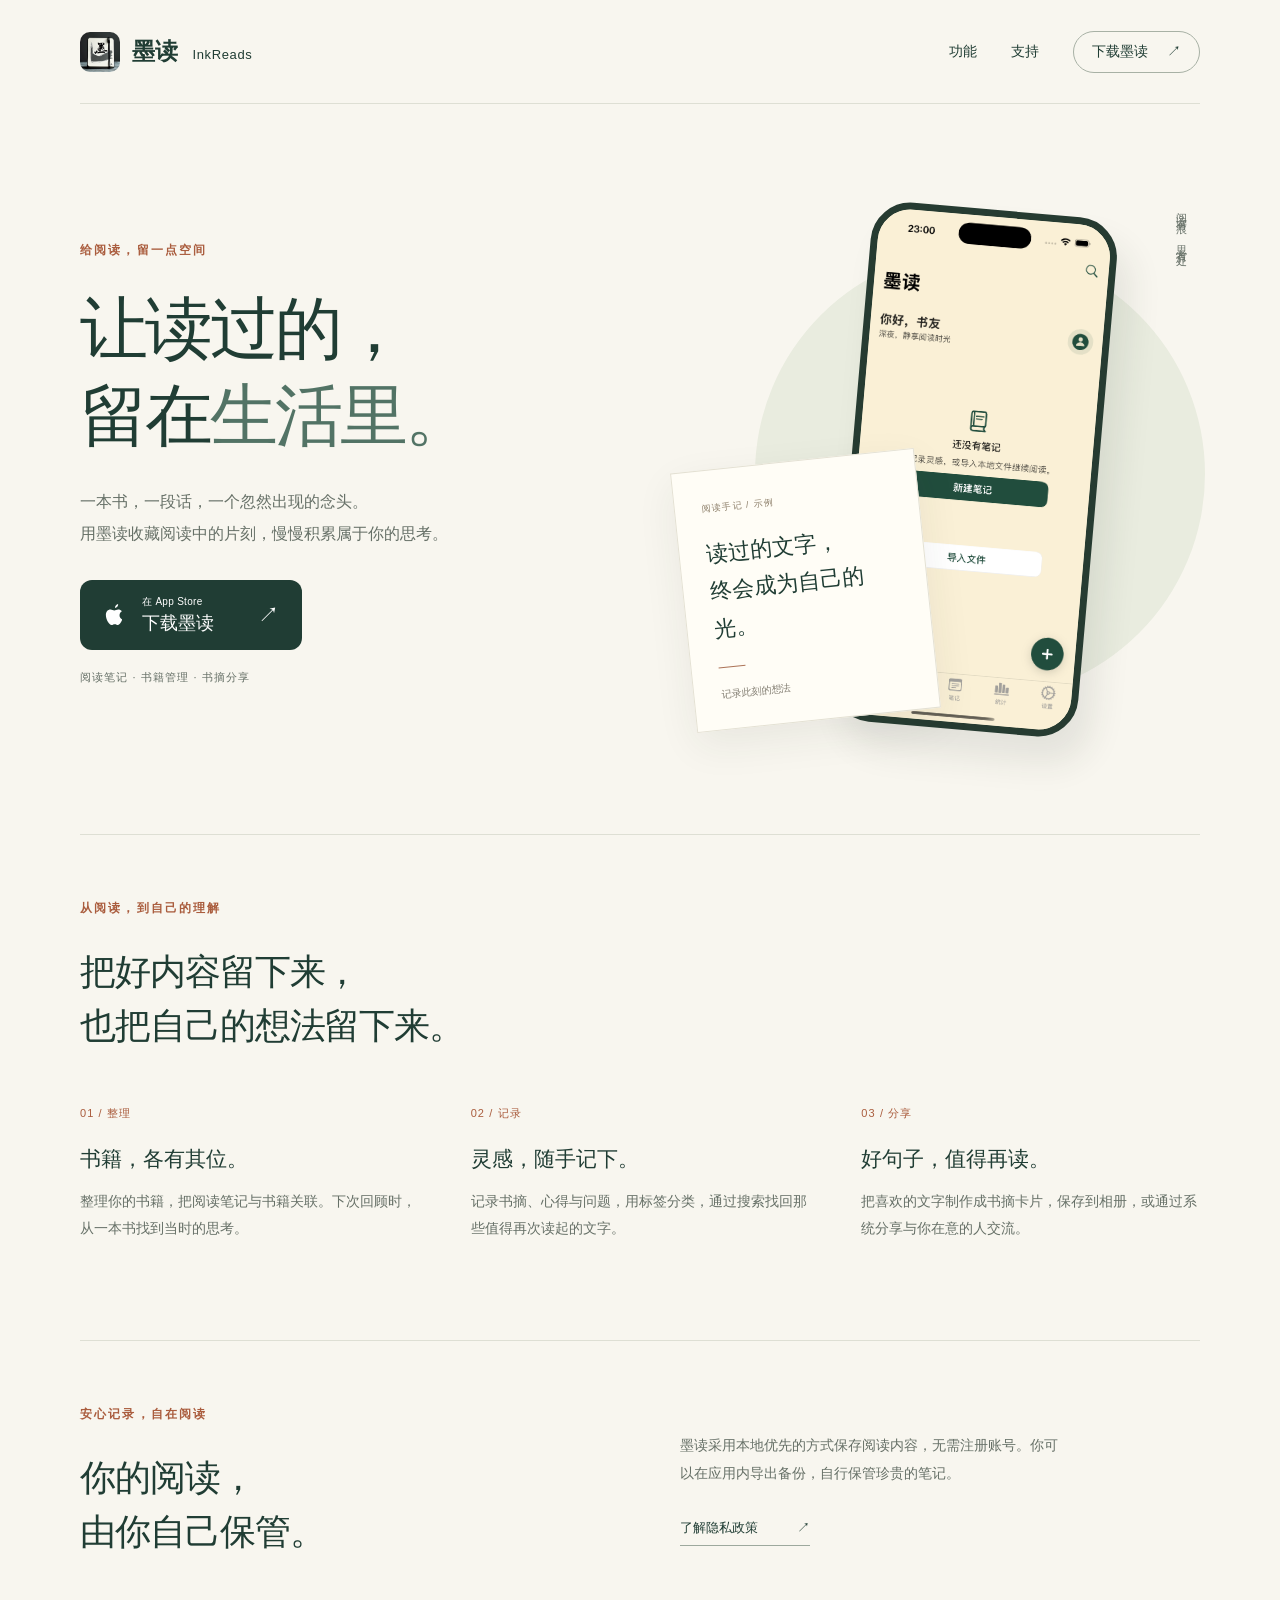
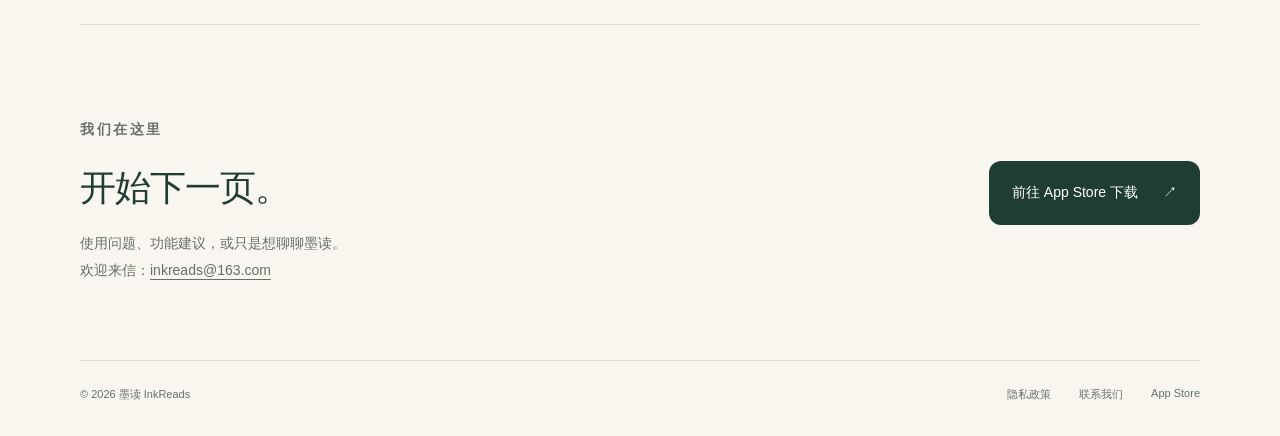
==== InkReads/index.html @ cb8588f4 "Add files via upload" ====
<!doctype html>
<html lang="zh-CN">
<head>
<meta charset="utf-8"><meta name="viewport" content="width=device-width,initial-scale=1">
<title>墨读 InkReads · 让读过的，留在生活里</title>
<meta name="description" content="墨读 InkReads 是一款阅读与笔记应用。整理书籍、记录心得、保存书摘，让每一次阅读都有迹可循。前往 App Store 下载。">
<meta name="theme-color" content="#f8f6ef"><link rel="icon" href="assets/app-icon.png"><link rel="stylesheet" href="style.css">
</head>
<body>
<a class="skip" href="#main">跳转到主要内容</a>
<header class="wrap"><a class="brand" href="./" aria-label="墨读官网首页"><img src="assets/app-icon.png" width="40" height="40" alt=""><span>墨读 <small>InkReads</small></span></a><nav aria-label="主导航"><a href="#features">功能</a><a href="#support">支持</a><a class="nav-download" href="https://apps.apple.com/cn/app/id6743938509">下载墨读 <span aria-hidden="true">↗</span></a></nav></header>
<main id="main">
<section class="hero wrap">
<div class="intro"><p class="eyebrow">给阅读，留一点空间</p><h1>让读过的，<br>留在<span>生活里。</span></h1><p class="lead">一本书，一段话，一个忽然出现的念头。<br>用墨读收藏阅读中的片刻，慢慢积累属于你的思考。</p><a class="download" href="https://apps.apple.com/cn/app/id6743938509"><svg width="23" height="25" viewBox="0 0 24 26" fill="none" aria-hidden="true"><path d="M15.8 1c.2 2-1.4 4-3.3 4.3C12.2 3.4 14 1.3 15.8 1ZM19.8 18c-.6 1.5-2.3 4.8-4.2 4.8-1.2 0-1.6-.8-3.3-.8s-2.2.8-3.4.8C6.6 22.8 3 17.3 3 12.5c0-3.5 2.1-5.7 4.8-5.7 1.6 0 2.7.9 4 .9 1.1 0 2.4-.9 4.1-.9 1.4 0 2.9.7 3.8 1.8-3.2 1.8-3.3 6.7.1 8.3v1.1Z" fill="currentColor"/></svg><span><small>在 App Store</small><strong>下载墨读</strong></span><span class="arrow" aria-hidden="true">↗</span></a><p class="quiet">阅读笔记 · 书籍管理 · 书摘分享</p></div>
<div class="visual"><div class="orbit" aria-hidden="true"></div><p class="vertical" aria-hidden="true">阅读有痕 · 思考有处</p><figure class="phone"><img src="assets/app-home.png" width="1206" height="2622" alt="墨读应用首页：新建笔记、导入文件，以及资料库、笔记、统计入口"></figure><div class="paper"><span class="paper-kicker">阅读手记 / 示例</span><p>读过的文字，<br>终会成为自己的光。</p><span class="paper-line"></span><small>记录此刻的想法</small></div></div>
</section>
<section class="features wrap" id="features"><div class="section-title"><p class="eyebrow">从阅读，到自己的理解</p><h2>把好内容留下来，<br>也把自己的想法留下来。</h2></div><div class="feature-grid"><article><span class="number">01 / 整理</span><h3>书籍，各有其位。</h3><p>整理你的书籍，把阅读笔记与书籍关联。下次回顾时，从一本书找到当时的思考。</p></article><article><span class="number">02 / 记录</span><h3>灵感，随手记下。</h3><p>记录书摘、心得与问题，用标签分类，通过搜索找回那些值得再次读起的文字。</p></article><article><span class="number">03 / 分享</span><h3>好句子，值得再读。</h3><p>把喜欢的文字制作成书摘卡片，保存到相册，或通过系统分享与你在意的人交流。</p></article></div></section>
<section class="privacy wrap"><div><p class="eyebrow">安心记录，自在阅读</p><h2>你的阅读，<br>由你自己保管。</h2></div><div class="privacy-copy"><p>墨读采用本地优先的方式保存阅读内容，无需注册账号。你可以在应用内导出备份，自行保管珍贵的笔记。</p><a class="text-link" href="privacy-policy.html">了解隐私政策 <span aria-hidden="true">↗</span></a></div></section>
<section class="support wrap" id="support"><div><p class="eyebrow">我们在这里</p><h2>开始下一页。</h2><p>使用问题、功能建议，或只是想聊聊墨读。<br>欢迎来信：<a href="mailto:inkreads@163.com">inkreads@163.com</a></p></div><a class="download simple" href="https://apps.apple.com/cn/app/id6743938509">前往 App Store 下载 <span aria-hidden="true">↗</span></a></section>
</main><footer class="wrap"><span>© 2026 墨读 InkReads</span><div><a href="privacy-policy.html">隐私政策</a><a href="mailto:inkreads@163.com">联系我们</a><a href="https://apps.apple.com/cn/app/id6743938509">App Store</a></div></footer>
</body></html>
---- InkReads/style.css ----
/* 静态官网不依赖外部字体或脚本，保证移动端及审核访问稳定。 */
:root{--paper:#f8f6ef;--ink:#203d34;--muted:#667067;--line:#dedfd4;--accent:#aa5d3e}*{box-sizing:border-box}html{scroll-behavior:smooth;scroll-padding-top:30px}body{margin:0;background:var(--paper);color:var(--ink);font-family:-apple-system,BlinkMacSystemFont,"PingFang SC","Microsoft YaHei",sans-serif;-webkit-font-smoothing:antialiased}a{color:inherit;text-decoration:none}a:focus-visible{outline:3px solid var(--accent);outline-offset:6px}a:hover{opacity:.8}.wrap{width:min(1120px,calc(100% - 80px));margin:auto}.skip{position:absolute;left:20px;top:-80px;background:white;padding:12px;z-index:5}.skip:focus{top:12px}header{height:104px;display:flex;align-items:center;justify-content:space-between;border-bottom:1px solid var(--line)}.brand{display:flex;align-items:center;gap:12px;font-size:23px;font-weight:650}.brand img{border-radius:10px}.brand small{font-size:13px;font-weight:400;margin-left:8px;letter-spacing:.05em}nav{display:flex;align-items:center;gap:34px;font-size:14px}.nav-download{border:1px solid #a8b1a5;border-radius:50px;padding:11px 18px}.nav-download span{margin-left:15px}.hero{display:grid;grid-template-columns:1.1fr 1fr;align-items:center;min-height:730px;gap:35px}.eyebrow{font-size:12px;letter-spacing:.18em;margin:0 0 28px;color:var(--accent);font-weight:600}h1{font-family:"Songti SC","Noto Serif CJK SC",serif;font-weight:500;font-size:clamp(48px,5.3vw,70px);line-height:1.28;letter-spacing:-.045em;margin:0 0 26px}h1 span{color:#527365}.lead{font-size:16px;line-height:2;color:var(--muted);margin-bottom:30px}.download{display:inline-flex;align-items:center;gap:16px;padding:15px 23px;background:var(--ink);color:white;border-radius:12px;min-height:64px}.download small{display:block;font-size:10px;letter-spacing:.03em;margin-bottom:2px}.download strong{font-size:18px;font-weight:500}.arrow{margin-left:28px;font-size:21px}.quiet{font-size:11px;color:var(--muted);margin-top:20px;letter-spacing:.1em}.visual{position:relative;height:610px;display:flex;align-items:center;justify-content:center}.orbit{width:450px;height:450px;position:absolute;background:#e9ecdf;border-radius:50%;right:-5px;top:85px}.phone{width:247px;margin:0 0 0 65px;border:7px solid #263b31;border-radius:40px;overflow:hidden;transform:rotate(5deg);background:#f9f0d6;box-shadow:15px 25px 35px #24372b19;z-index:1}.phone img{display:block;width:100%;height:auto}.vertical{position:absolute;right:0;top:40px;writing-mode:vertical-rl;font-size:11px;letter-spacing:.3em;color:var(--muted)}.paper{position:absolute;bottom:53px;left:0;background:#fffdf6;width:245px;padding:27px;z-index:2;box-shadow:0 14px 40px #25352a13;transform:rotate(-6deg);border:1px solid #e4e1d4}.paper-kicker{font-size:9px;letter-spacing:.13em;color:#8a7c66}.paper p{font-family:"Songti SC",serif;font-size:22px;line-height:1.7;margin:20px 0}.paper-line{display:block;width:27px;height:1px;background:#ac7357;margin:16px 0}.paper small{font-size:10px;color:#817c70}.features{padding:65px 0 83px;border-top:1px solid var(--line)}h2{font-family:"Songti SC",serif;font-size:36px;line-height:1.5;font-weight:500;margin:0;letter-spacing:-.03em}.feature-grid{display:grid;grid-template-columns:repeat(3,1fr);gap:52px;margin-top:50px}.number{font-size:11px;letter-spacing:.1em;color:var(--accent)}h3{font-size:21px;font-weight:500;margin:24px 0 15px}.feature-grid p,.privacy-copy p,.support p{color:var(--muted);font-size:14px;line-height:1.95}.privacy{display:grid;grid-template-columns:1fr 1fr;gap:80px;border-top:1px solid var(--line);border-bottom:1px solid var(--line);padding:65px 0}.privacy-copy{align-self:center;max-width:390px}.text-link{display:inline-block;margin-top:18px;font-size:13px;border-bottom:1px solid #9da99e;padding-bottom:8px}.text-link span{margin-left:35px}.support{padding:76px 0;display:flex;align-items:center;justify-content:space-between;gap:25px}.support .eyebrow{margin-bottom:18px}.support p{margin:15px 0 0}.support p a{text-decoration:underline;text-underline-offset:4px}.simple{font-size:14px;gap:25px}footer{padding:26px 0 34px;border-top:1px solid var(--line);display:flex;justify-content:space-between;color:var(--muted);font-size:11px}footer div{display:flex;gap:28px}
/* 窄屏按阅读顺序堆叠，避免手机示意图遮挡正文或下载入口。 */
@media(max-width:760px){.wrap{width:calc(100% - 40px)}header{height:82px}.brand{font-size:20px}.brand small{display:none}nav{gap:18px;font-size:12px}.nav-download{padding:9px 12px}.nav-download span{display:none}.hero{grid-template-columns:1fr;gap:0;padding-top:52px;min-height:0}.eyebrow{margin-bottom:22px}h1{font-size:54px}.lead{font-size:14px}.visual{height:550px;max-width:430px;width:100%;margin:15px auto 0}.orbit{width:340px;height:340px;right:0;top:85px}.phone{width:218px;margin-left:60px}.paper{width:212px;bottom:36px;padding:22px}.paper p{font-size:20px}.vertical{right:2px;top:20px}.features{padding:45px 0}.feature-grid{grid-template-columns:1fr;gap:28px;margin-top:32px}.feature-grid article{border-bottom:1px solid var(--line);padding-bottom:20px}.feature-grid article:last-child{border:0;padding:0}h2{font-size:29px}h3{margin-top:14px}.feature-grid p{margin-bottom:0}.privacy{grid-template-columns:1fr;gap:18px;padding:45px 0}.support{align-items:flex-start;flex-direction:column;padding:45px 0;gap:25px}footer{gap:20px;flex-direction:column}.vertical{display:none}}@media(prefers-reduced-motion:reduce){html{scroll-behavior:auto}}
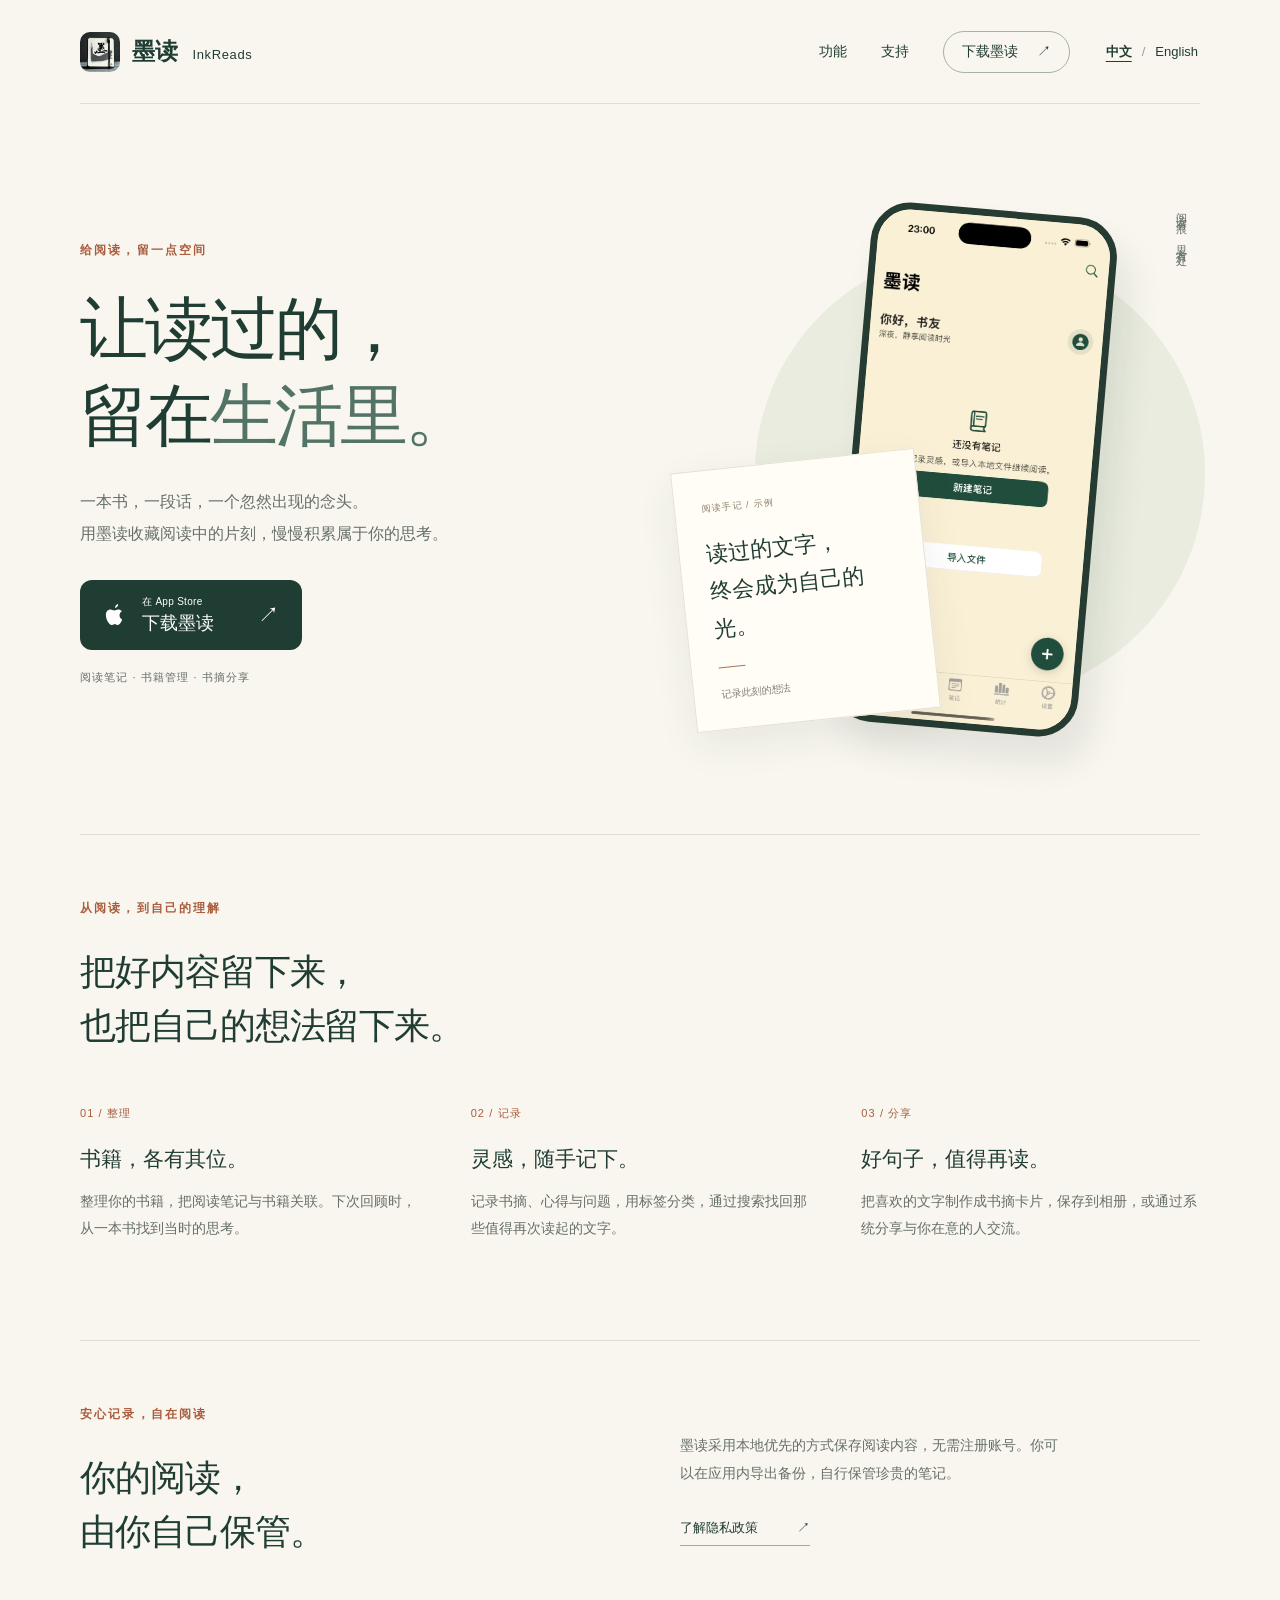
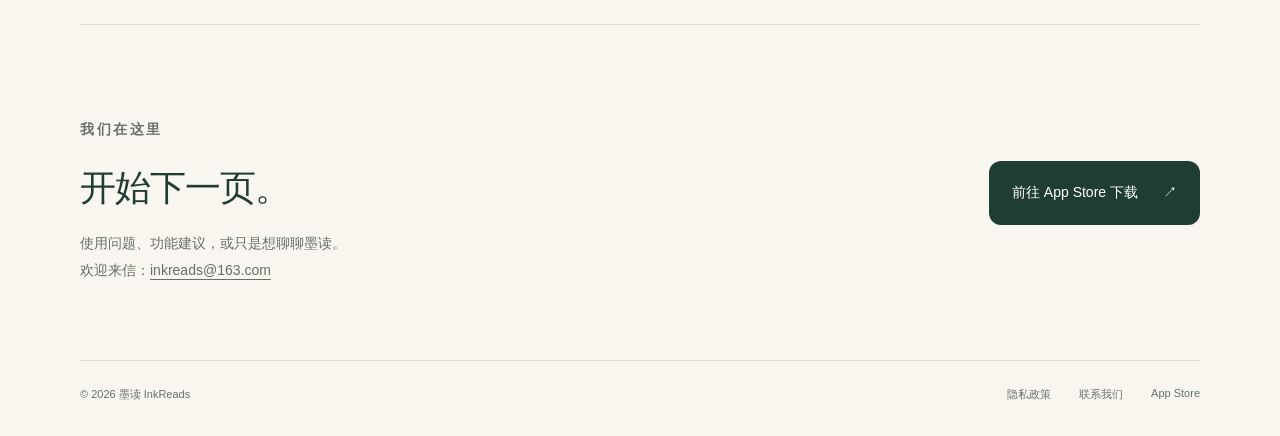
==== commit f46146f0: "Add files via upload" ====
--- a/InkReads/index.html
+++ b/InkReads/index.html
@@ -5,10 +5,11 @@
 <title>墨读 InkReads · 让读过的，留在生活里</title>
 <meta name="description" content="墨读 InkReads 是一款阅读与笔记应用。整理书籍、记录心得、保存书摘，让每一次阅读都有迹可循。前往 App Store 下载。">
 <meta name="theme-color" content="#f8f6ef"><link rel="icon" href="assets/app-icon.png"><link rel="stylesheet" href="style.css">
+<link rel="stylesheet" href="language.css"><script src="language.js" defer></script>
 </head>
 <body>
 <a class="skip" href="#main">跳转到主要内容</a>
-<header class="wrap"><a class="brand" href="./" aria-label="墨读官网首页"><img src="assets/app-icon.png" width="40" height="40" alt=""><span>墨读 <small>InkReads</small></span></a><nav aria-label="主导航"><a href="#features">功能</a><a href="#support">支持</a><a class="nav-download" href="https://apps.apple.com/cn/app/id6743938509">下载墨读 <span aria-hidden="true">↗</span></a></nav></header>
+<header class="wrap"><a class="brand" href="./" aria-label="墨读官网首页"><img src="assets/app-icon.png" width="40" height="40" alt=""><span>墨读 <small>InkReads</small></span></a><nav aria-label="主导航"><a href="#features">功能</a><a href="#support">支持</a><a class="nav-download" href="https://apps.apple.com/cn/app/id6743938509">下载墨读 <span aria-hidden="true">↗</span></a><div class="language-switch" role="group" aria-label="语言"><a href="index.html" lang="zh-CN" hreflang="zh-CN" aria-current="page">中文</a><span aria-hidden="true">/</span><a href="index-en.html" lang="en" hreflang="en">English</a></div></nav></header>
 <main id="main">
 <section class="hero wrap">
 <div class="intro"><p class="eyebrow">给阅读，留一点空间</p><h1>让读过的，<br>留在<span>生活里。</span></h1><p class="lead">一本书，一段话，一个忽然出现的念头。<br>用墨读收藏阅读中的片刻，慢慢积累属于你的思考。</p><a class="download" href="https://apps.apple.com/cn/app/id6743938509"><svg width="23" height="25" viewBox="0 0 24 26" fill="none" aria-hidden="true"><path d="M15.8 1c.2 2-1.4 4-3.3 4.3C12.2 3.4 14 1.3 15.8 1ZM19.8 18c-.6 1.5-2.3 4.8-4.2 4.8-1.2 0-1.6-.8-3.3-.8s-2.2.8-3.4.8C6.6 22.8 3 17.3 3 12.5c0-3.5 2.1-5.7 4.8-5.7 1.6 0 2.7.9 4 .9 1.1 0 2.4-.9 4.1-.9 1.4 0 2.9.7 3.8 1.8-3.2 1.8-3.3 6.7.1 8.3v1.1Z" fill="currentColor"/></svg><span><small>在 App Store</small><strong>下载墨读</strong></span><span class="arrow" aria-hidden="true">↗</span></a><p class="quiet">阅读笔记 · 书籍管理 · 书摘分享</p></div>
--- a/InkReads/style.css
+++ b/InkReads/style.css
@@ -2,3 +2,7 @@
 :root{--paper:#f8f6ef;--ink:#203d34;--muted:#667067;--line:#dedfd4;--accent:#aa5d3e}*{box-sizing:border-box}html{scroll-behavior:smooth;scroll-padding-top:30px}body{margin:0;background:var(--paper);color:var(--ink);font-family:-apple-system,BlinkMacSystemFont,"PingFang SC","Microsoft YaHei",sans-serif;-webkit-font-smoothing:antialiased}a{color:inherit;text-decoration:none}a:focus-visible{outline:3px solid var(--accent);outline-offset:6px}a:hover{opacity:.8}.wrap{width:min(1120px,calc(100% - 80px));margin:auto}.skip{position:absolute;left:20px;top:-80px;background:white;padding:12px;z-index:5}.skip:focus{top:12px}header{height:104px;display:flex;align-items:center;justify-content:space-between;border-bottom:1px solid var(--line)}.brand{display:flex;align-items:center;gap:12px;font-size:23px;font-weight:650}.brand img{border-radius:10px}.brand small{font-size:13px;font-weight:400;margin-left:8px;letter-spacing:.05em}nav{display:flex;align-items:center;gap:34px;font-size:14px}.nav-download{border:1px solid #a8b1a5;border-radius:50px;padding:11px 18px}.nav-download span{margin-left:15px}.hero{display:grid;grid-template-columns:1.1fr 1fr;align-items:center;min-height:730px;gap:35px}.eyebrow{font-size:12px;letter-spacing:.18em;margin:0 0 28px;color:var(--accent);font-weight:600}h1{font-family:"Songti SC","Noto Serif CJK SC",serif;font-weight:500;font-size:clamp(48px,5.3vw,70px);line-height:1.28;letter-spacing:-.045em;margin:0 0 26px}h1 span{color:#527365}.lead{font-size:16px;line-height:2;color:var(--muted);margin-bottom:30px}.download{display:inline-flex;align-items:center;gap:16px;padding:15px 23px;background:var(--ink);color:white;border-radius:12px;min-height:64px}.download small{display:block;font-size:10px;letter-spacing:.03em;margin-bottom:2px}.download strong{font-size:18px;font-weight:500}.arrow{margin-left:28px;font-size:21px}.quiet{font-size:11px;color:var(--muted);margin-top:20px;letter-spacing:.1em}.visual{position:relative;height:610px;display:flex;align-items:center;justify-content:center}.orbit{width:450px;height:450px;position:absolute;background:#e9ecdf;border-radius:50%;right:-5px;top:85px}.phone{width:247px;margin:0 0 0 65px;border:7px solid #263b31;border-radius:40px;overflow:hidden;transform:rotate(5deg);background:#f9f0d6;box-shadow:15px 25px 35px #24372b19;z-index:1}.phone img{display:block;width:100%;height:auto}.vertical{position:absolute;right:0;top:40px;writing-mode:vertical-rl;font-size:11px;letter-spacing:.3em;color:var(--muted)}.paper{position:absolute;bottom:53px;left:0;background:#fffdf6;width:245px;padding:27px;z-index:2;box-shadow:0 14px 40px #25352a13;transform:rotate(-6deg);border:1px solid #e4e1d4}.paper-kicker{font-size:9px;letter-spacing:.13em;color:#8a7c66}.paper p{font-family:"Songti SC",serif;font-size:22px;line-height:1.7;margin:20px 0}.paper-line{display:block;width:27px;height:1px;background:#ac7357;margin:16px 0}.paper small{font-size:10px;color:#817c70}.features{padding:65px 0 83px;border-top:1px solid var(--line)}h2{font-family:"Songti SC",serif;font-size:36px;line-height:1.5;font-weight:500;margin:0;letter-spacing:-.03em}.feature-grid{display:grid;grid-template-columns:repeat(3,1fr);gap:52px;margin-top:50px}.number{font-size:11px;letter-spacing:.1em;color:var(--accent)}h3{font-size:21px;font-weight:500;margin:24px 0 15px}.feature-grid p,.privacy-copy p,.support p{color:var(--muted);font-size:14px;line-height:1.95}.privacy{display:grid;grid-template-columns:1fr 1fr;gap:80px;border-top:1px solid var(--line);border-bottom:1px solid var(--line);padding:65px 0}.privacy-copy{align-self:center;max-width:390px}.text-link{display:inline-block;margin-top:18px;font-size:13px;border-bottom:1px solid #9da99e;padding-bottom:8px}.text-link span{margin-left:35px}.support{padding:76px 0;display:flex;align-items:center;justify-content:space-between;gap:25px}.support .eyebrow{margin-bottom:18px}.support p{margin:15px 0 0}.support p a{text-decoration:underline;text-underline-offset:4px}.simple{font-size:14px;gap:25px}footer{padding:26px 0 34px;border-top:1px solid var(--line);display:flex;justify-content:space-between;color:var(--muted);font-size:11px}footer div{display:flex;gap:28px}
 /* 窄屏按阅读顺序堆叠，避免手机示意图遮挡正文或下载入口。 */
 @media(max-width:760px){.wrap{width:calc(100% - 40px)}header{height:82px}.brand{font-size:20px}.brand small{display:none}nav{gap:18px;font-size:12px}.nav-download{padding:9px 12px}.nav-download span{display:none}.hero{grid-template-columns:1fr;gap:0;padding-top:52px;min-height:0}.eyebrow{margin-bottom:22px}h1{font-size:54px}.lead{font-size:14px}.visual{height:550px;max-width:430px;width:100%;margin:15px auto 0}.orbit{width:340px;height:340px;right:0;top:85px}.phone{width:218px;margin-left:60px}.paper{width:212px;bottom:36px;padding:22px}.paper p{font-size:20px}.vertical{right:2px;top:20px}.features{padding:45px 0}.feature-grid{grid-template-columns:1fr;gap:28px;margin-top:32px}.feature-grid article{border-bottom:1px solid var(--line);padding-bottom:20px}.feature-grid article:last-child{border:0;padding:0}h2{font-size:29px}h3{margin-top:14px}.feature-grid p{margin-bottom:0}.privacy{grid-template-columns:1fr;gap:18px;padding:45px 0}.support{align-items:flex-start;flex-direction:column;padding:45px 0;gap:25px}footer{gap:20px;flex-direction:column}.vertical{display:none}}@media(prefers-reduced-motion:reduce){html{scroll-behavior:auto}}
+/* English copy wraps naturally; the Chinese app screenshot remains explicitly labeled. */
+html[lang="en"] h1{font-size:clamp(42px,4.3vw,58px);letter-spacing:-.035em}html[lang="en"] .eyebrow{letter-spacing:.12em}html[lang="en"] .quiet{letter-spacing:0}html[lang="en"] .phone{overflow:visible;border-radius:40px}html[lang="en"] .phone img{border-radius:32px}figcaption{position:absolute;top:calc(100% + 16px);width:100%;text-align:center;font-size:10px;color:var(--muted);transform:rotate(-5deg)}
+@media(max-width:760px){header{height:auto;min-height:82px;flex-wrap:wrap;padding:18px 0;gap:16px}nav{flex-wrap:wrap;gap:16px}.language-switch{font-size:12px}html[lang="en"] h1{font-size:45px}html[lang="en"] .visual{margin-bottom:20px}}
+@media(max-width:420px){header nav{width:100%;justify-content:space-between;gap:8px}}
--- a/InkReads/language.css
+++ b/InkReads/language.css
@@ -0,0 +1,2 @@
+/* Use ordinary links so language switching remains available without scripts. */
+.language-switch{display:flex;align-items:center;gap:8px;white-space:nowrap;font:13px/1.5 -apple-system,BlinkMacSystemFont,"Segoe UI",sans-serif}.language-switch a{color:inherit;text-decoration:none;padding:8px 2px}.language-switch a[aria-current="page"]{font-weight:700;text-decoration:underline;text-underline-offset:5px}.language-switch span{opacity:.45}.language-switch a:focus-visible{outline:2px solid currentColor;outline-offset:3px}.policy-toolbar{display:flex;justify-content:space-between;align-items:center;gap:16px;flex-wrap:wrap;border-bottom:1px solid #aaa6;padding-bottom:16px;margin-bottom:28px}.policy-toolbar>a{color:inherit;font-size:14px}
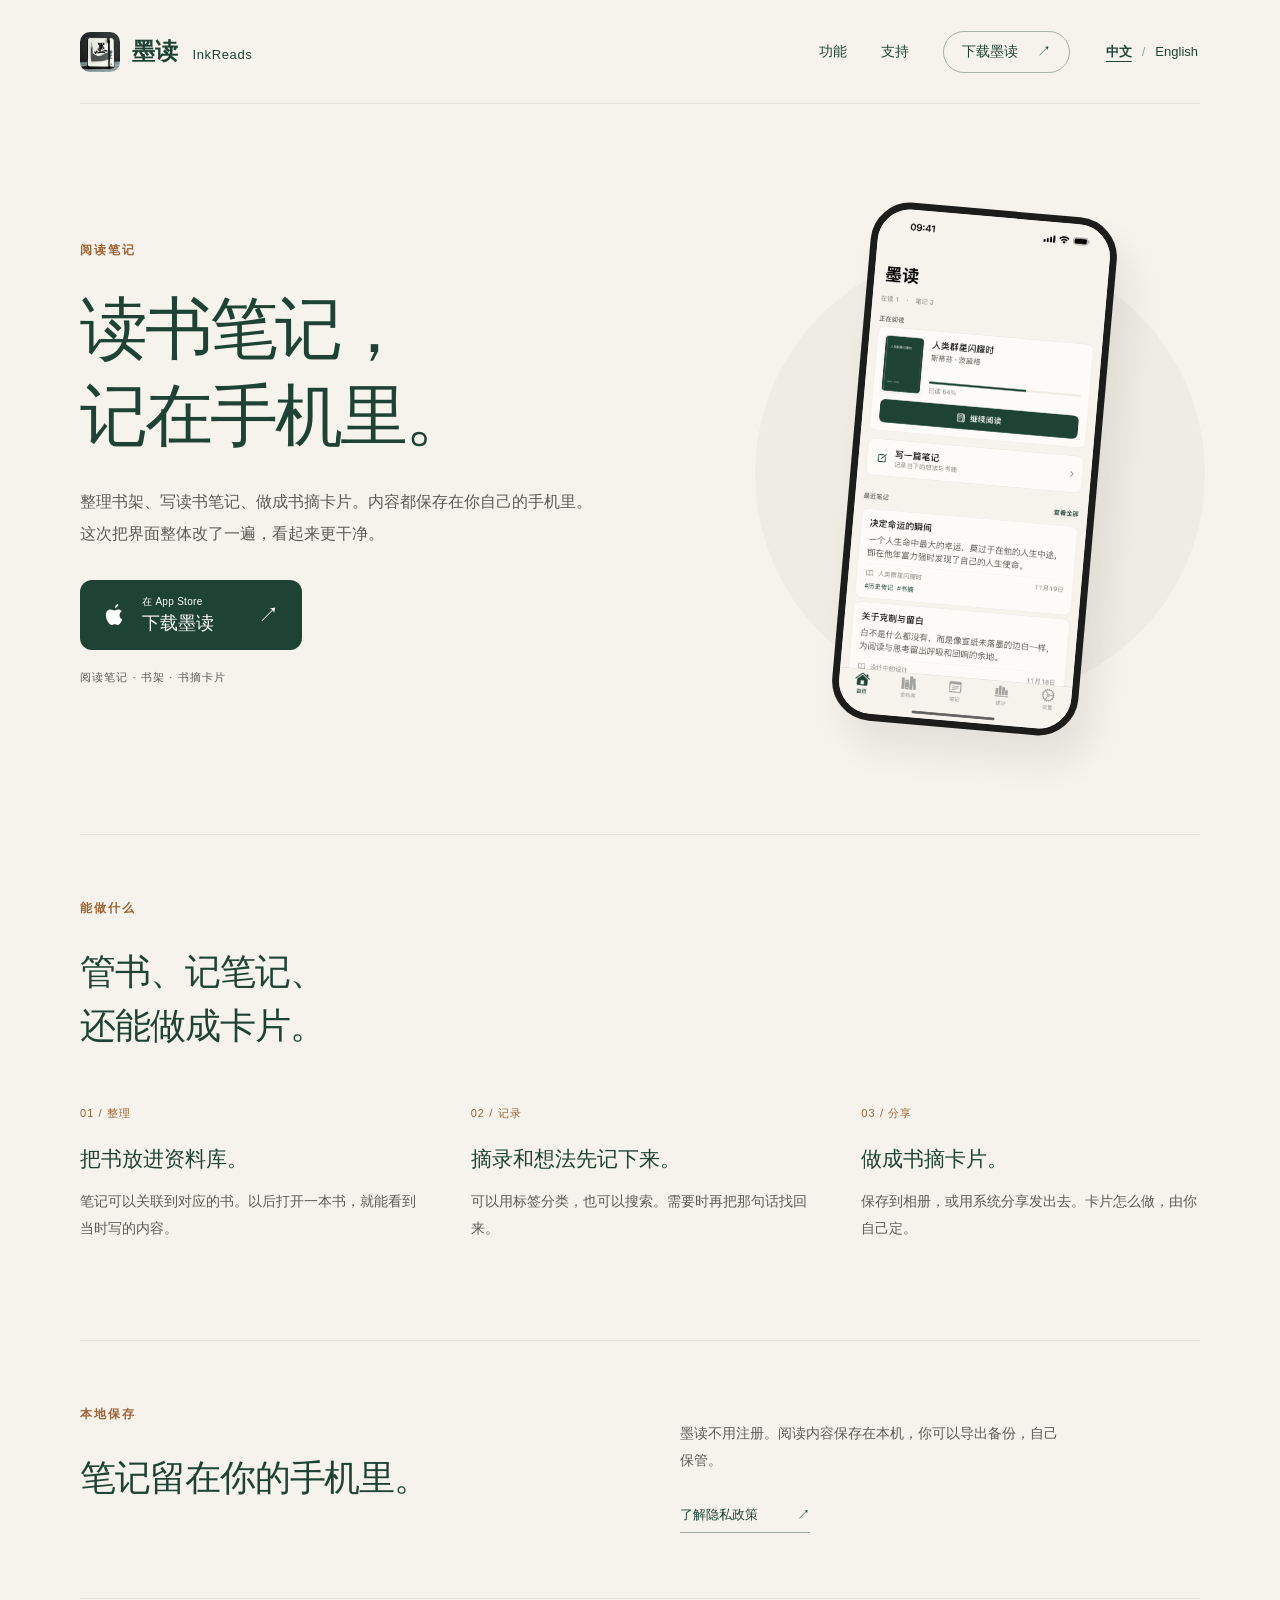
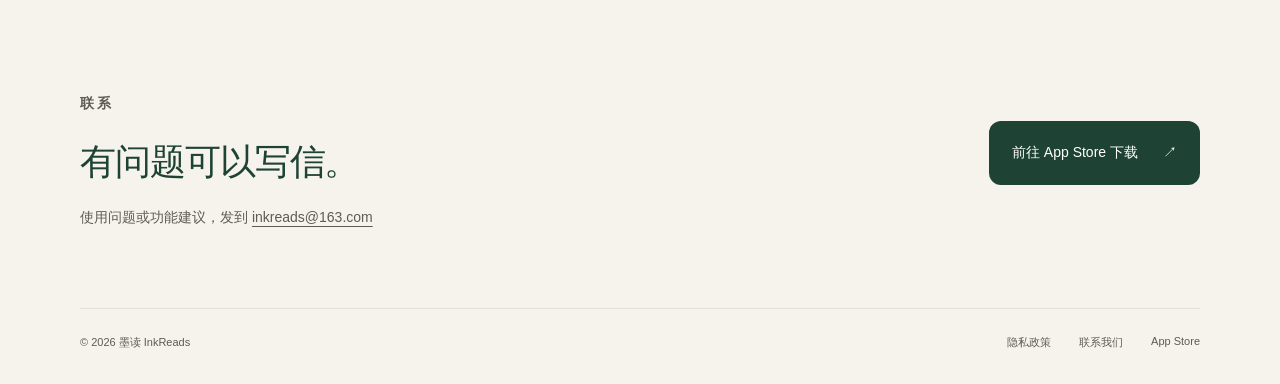
==== commit 1fc852da: "Add files via upload" ====
--- a/InkReads/index.html
+++ b/InkReads/index.html
@@ -2,9 +2,9 @@
 <html lang="zh-CN">
 <head>
 <meta charset="utf-8"><meta name="viewport" content="width=device-width,initial-scale=1">
-<title>墨读 InkReads · 让读过的，留在生活里</title>
-<meta name="description" content="墨读 InkReads 是一款阅读与笔记应用。整理书籍、记录心得、保存书摘，让每一次阅读都有迹可循。前往 App Store 下载。">
-<meta name="theme-color" content="#f8f6ef"><link rel="icon" href="assets/app-icon.png"><link rel="stylesheet" href="style.css">
+<title>墨读 InkReads · 阅读笔记</title>
+<meta name="description" content="墨读是阅读笔记应用。整理书架、写笔记、做书摘卡片。内容保存在你的手机里。前往 App Store 下载。">
+<meta name="theme-color" content="#f6f3ec"><link rel="icon" href="assets/app-icon.png"><link rel="stylesheet" href="style.css">
 <link rel="stylesheet" href="language.css"><script src="language.js" defer></script>
 </head>
 <body>
@@ -12,11 +12,12 @@
 <header class="wrap"><a class="brand" href="./" aria-label="墨读官网首页"><img src="assets/app-icon.png" width="40" height="40" alt=""><span>墨读 <small>InkReads</small></span></a><nav aria-label="主导航"><a href="#features">功能</a><a href="#support">支持</a><a class="nav-download" href="https://apps.apple.com/cn/app/id6743938509">下载墨读 <span aria-hidden="true">↗</span></a><div class="language-switch" role="group" aria-label="语言"><a href="index.html" lang="zh-CN" hreflang="zh-CN" aria-current="page">中文</a><span aria-hidden="true">/</span><a href="index-en.html" lang="en" hreflang="en">English</a></div></nav></header>
 <main id="main">
 <section class="hero wrap">
-<div class="intro"><p class="eyebrow">给阅读，留一点空间</p><h1>让读过的，<br>留在<span>生活里。</span></h1><p class="lead">一本书，一段话，一个忽然出现的念头。<br>用墨读收藏阅读中的片刻，慢慢积累属于你的思考。</p><a class="download" href="https://apps.apple.com/cn/app/id6743938509"><svg width="23" height="25" viewBox="0 0 24 26" fill="none" aria-hidden="true"><path d="M15.8 1c.2 2-1.4 4-3.3 4.3C12.2 3.4 14 1.3 15.8 1ZM19.8 18c-.6 1.5-2.3 4.8-4.2 4.8-1.2 0-1.6-.8-3.3-.8s-2.2.8-3.4.8C6.6 22.8 3 17.3 3 12.5c0-3.5 2.1-5.7 4.8-5.7 1.6 0 2.7.9 4 .9 1.1 0 2.4-.9 4.1-.9 1.4 0 2.9.7 3.8 1.8-3.2 1.8-3.3 6.7.1 8.3v1.1Z" fill="currentColor"/></svg><span><small>在 App Store</small><strong>下载墨读</strong></span><span class="arrow" aria-hidden="true">↗</span></a><p class="quiet">阅读笔记 · 书籍管理 · 书摘分享</p></div>
-<div class="visual"><div class="orbit" aria-hidden="true"></div><p class="vertical" aria-hidden="true">阅读有痕 · 思考有处</p><figure class="phone"><img src="assets/app-home.png" width="1206" height="2622" alt="墨读应用首页：新建笔记、导入文件，以及资料库、笔记、统计入口"></figure><div class="paper"><span class="paper-kicker">阅读手记 / 示例</span><p>读过的文字，<br>终会成为自己的光。</p><span class="paper-line"></span><small>记录此刻的想法</small></div></div>
+<div class="intro"><p class="eyebrow">阅读笔记</p><h1>读书笔记，<br>记在手机里。</h1><p class="lead">整理书架、写读书笔记、做成书摘卡片。内容都保存在你自己的手机里。<br>这次把界面整体改了一遍，看起来更干净。</p><a class="download" href="https://apps.apple.com/cn/app/id6743938509"><svg width="23" height="25" viewBox="0 0 24 26" fill="none" aria-hidden="true"><path d="M15.8 1c.2 2-1.4 4-3.3 4.3C12.2 3.4 14 1.3 15.8 1ZM19.8 18c-.6 1.5-2.3 4.8-4.2 4.8-1.2 0-1.6-.8-3.3-.8s-2.2.8-3.4.8C6.6 22.8 3 17.3 3 12.5c0-3.5 2.1-5.7 4.8-5.7 1.6 0 2.7.9 4 .9 1.1 0 2.4-.9 4.1-.9 1.4 0 2.9.7 3.8 1.8-3.2 1.8-3.3 6.7.1 8.3v1.1Z" fill="currentColor"/></svg><span><small>在 App Store</small><strong>下载墨读</strong></span><span class="arrow" aria-hidden="true">↗</span></a><p class="quiet">阅读笔记 · 书架 · 书摘卡片</p></div>
+<div class="visual"><div class="orbit" aria-hidden="true"></div><figure class="phone"><img src="assets/app-home.png" width="1320" height="2868" alt="墨读首页：正在阅读的书、写笔记入口和最近笔记"></figure></div>
 </section>
-<section class="features wrap" id="features"><div class="section-title"><p class="eyebrow">从阅读，到自己的理解</p><h2>把好内容留下来，<br>也把自己的想法留下来。</h2></div><div class="feature-grid"><article><span class="number">01 / 整理</span><h3>书籍，各有其位。</h3><p>整理你的书籍，把阅读笔记与书籍关联。下次回顾时，从一本书找到当时的思考。</p></article><article><span class="number">02 / 记录</span><h3>灵感，随手记下。</h3><p>记录书摘、心得与问题，用标签分类，通过搜索找回那些值得再次读起的文字。</p></article><article><span class="number">03 / 分享</span><h3>好句子，值得再读。</h3><p>把喜欢的文字制作成书摘卡片，保存到相册，或通过系统分享与你在意的人交流。</p></article></div></section>
-<section class="privacy wrap"><div><p class="eyebrow">安心记录，自在阅读</p><h2>你的阅读，<br>由你自己保管。</h2></div><div class="privacy-copy"><p>墨读采用本地优先的方式保存阅读内容，无需注册账号。你可以在应用内导出备份，自行保管珍贵的笔记。</p><a class="text-link" href="privacy-policy.html">了解隐私政策 <span aria-hidden="true">↗</span></a></div></section>
-<section class="support wrap" id="support"><div><p class="eyebrow">我们在这里</p><h2>开始下一页。</h2><p>使用问题、功能建议，或只是想聊聊墨读。<br>欢迎来信：<a href="mailto:inkreads@163.com">inkreads@163.com</a></p></div><a class="download simple" href="https://apps.apple.com/cn/app/id6743938509">前往 App Store 下载 <span aria-hidden="true">↗</span></a></section>
+<section class="features wrap" id="features"><div class="section-title"><p class="eyebrow">能做什么</p><h2>管书、记笔记、<br>还能做成卡片。</h2></div><div class="feature-grid"><article><span class="number">01 / 整理</span><h3>把书放进资料库。</h3><p>笔记可以关联到对应的书。以后打开一本书，就能看到当时写的内容。</p></article><article><span class="number">02 / 记录</span><h3>摘录和想法先记下来。</h3><p>可以用标签分类，也可以搜索。需要时再把那句话找回来。</p></article><article><span class="number">03 / 分享</span><h3>做成书摘卡片。</h3><p>保存到相册，或用系统分享发出去。卡片怎么做，由你自己定。</p></article></div></section>
+<section class="privacy wrap"><div><p class="eyebrow">本地保存</p><h2>笔记留在你的手机里。</h2></div><div class="privacy-copy"><p>墨读不用注册。阅读内容保存在本机，你可以导出备份，自己保管。</p><a class="text-link" href="privacy-policy.html">了解隐私政策 <span aria-hidden="true">↗</span></a></div></section>
+<section class="support wrap" id="support"><div><p class="eyebrow">联系</p><h2>有问题可以写信。</h2><p>使用问题或功能建议，发到 <a href="mailto:inkreads@163.com">inkreads@163.com</a></p></div><a class="download simple" href="https://apps.apple.com/cn/app/id6743938509">前往 App Store 下载 <span aria-hidden="true">↗</span></a></section>
 </main><footer class="wrap"><span>© 2026 墨读 InkReads</span><div><a href="privacy-policy.html">隐私政策</a><a href="mailto:inkreads@163.com">联系我们</a><a href="https://apps.apple.com/cn/app/id6743938509">App Store</a></div></footer>
-</body></html>
+</body>
+</html>
--- a/InkReads/style.css
+++ b/InkReads/style.css
@@ -1,8 +1,8 @@
 /* 静态官网不依赖外部字体或脚本，保证移动端及审核访问稳定。 */
-:root{--paper:#f8f6ef;--ink:#203d34;--muted:#667067;--line:#dedfd4;--accent:#aa5d3e}*{box-sizing:border-box}html{scroll-behavior:smooth;scroll-padding-top:30px}body{margin:0;background:var(--paper);color:var(--ink);font-family:-apple-system,BlinkMacSystemFont,"PingFang SC","Microsoft YaHei",sans-serif;-webkit-font-smoothing:antialiased}a{color:inherit;text-decoration:none}a:focus-visible{outline:3px solid var(--accent);outline-offset:6px}a:hover{opacity:.8}.wrap{width:min(1120px,calc(100% - 80px));margin:auto}.skip{position:absolute;left:20px;top:-80px;background:white;padding:12px;z-index:5}.skip:focus{top:12px}header{height:104px;display:flex;align-items:center;justify-content:space-between;border-bottom:1px solid var(--line)}.brand{display:flex;align-items:center;gap:12px;font-size:23px;font-weight:650}.brand img{border-radius:10px}.brand small{font-size:13px;font-weight:400;margin-left:8px;letter-spacing:.05em}nav{display:flex;align-items:center;gap:34px;font-size:14px}.nav-download{border:1px solid #a8b1a5;border-radius:50px;padding:11px 18px}.nav-download span{margin-left:15px}.hero{display:grid;grid-template-columns:1.1fr 1fr;align-items:center;min-height:730px;gap:35px}.eyebrow{font-size:12px;letter-spacing:.18em;margin:0 0 28px;color:var(--accent);font-weight:600}h1{font-family:"Songti SC","Noto Serif CJK SC",serif;font-weight:500;font-size:clamp(48px,5.3vw,70px);line-height:1.28;letter-spacing:-.045em;margin:0 0 26px}h1 span{color:#527365}.lead{font-size:16px;line-height:2;color:var(--muted);margin-bottom:30px}.download{display:inline-flex;align-items:center;gap:16px;padding:15px 23px;background:var(--ink);color:white;border-radius:12px;min-height:64px}.download small{display:block;font-size:10px;letter-spacing:.03em;margin-bottom:2px}.download strong{font-size:18px;font-weight:500}.arrow{margin-left:28px;font-size:21px}.quiet{font-size:11px;color:var(--muted);margin-top:20px;letter-spacing:.1em}.visual{position:relative;height:610px;display:flex;align-items:center;justify-content:center}.orbit{width:450px;height:450px;position:absolute;background:#e9ecdf;border-radius:50%;right:-5px;top:85px}.phone{width:247px;margin:0 0 0 65px;border:7px solid #263b31;border-radius:40px;overflow:hidden;transform:rotate(5deg);background:#f9f0d6;box-shadow:15px 25px 35px #24372b19;z-index:1}.phone img{display:block;width:100%;height:auto}.vertical{position:absolute;right:0;top:40px;writing-mode:vertical-rl;font-size:11px;letter-spacing:.3em;color:var(--muted)}.paper{position:absolute;bottom:53px;left:0;background:#fffdf6;width:245px;padding:27px;z-index:2;box-shadow:0 14px 40px #25352a13;transform:rotate(-6deg);border:1px solid #e4e1d4}.paper-kicker{font-size:9px;letter-spacing:.13em;color:#8a7c66}.paper p{font-family:"Songti SC",serif;font-size:22px;line-height:1.7;margin:20px 0}.paper-line{display:block;width:27px;height:1px;background:#ac7357;margin:16px 0}.paper small{font-size:10px;color:#817c70}.features{padding:65px 0 83px;border-top:1px solid var(--line)}h2{font-family:"Songti SC",serif;font-size:36px;line-height:1.5;font-weight:500;margin:0;letter-spacing:-.03em}.feature-grid{display:grid;grid-template-columns:repeat(3,1fr);gap:52px;margin-top:50px}.number{font-size:11px;letter-spacing:.1em;color:var(--accent)}h3{font-size:21px;font-weight:500;margin:24px 0 15px}.feature-grid p,.privacy-copy p,.support p{color:var(--muted);font-size:14px;line-height:1.95}.privacy{display:grid;grid-template-columns:1fr 1fr;gap:80px;border-top:1px solid var(--line);border-bottom:1px solid var(--line);padding:65px 0}.privacy-copy{align-self:center;max-width:390px}.text-link{display:inline-block;margin-top:18px;font-size:13px;border-bottom:1px solid #9da99e;padding-bottom:8px}.text-link span{margin-left:35px}.support{padding:76px 0;display:flex;align-items:center;justify-content:space-between;gap:25px}.support .eyebrow{margin-bottom:18px}.support p{margin:15px 0 0}.support p a{text-decoration:underline;text-underline-offset:4px}.simple{font-size:14px;gap:25px}footer{padding:26px 0 34px;border-top:1px solid var(--line);display:flex;justify-content:space-between;color:var(--muted);font-size:11px}footer div{display:flex;gap:28px}
+:root{--paper:#f6f3ec;--ink:#1e4335;--muted:#5c5b55;--line:#e4e1d8;--accent:#9e6334}*{box-sizing:border-box}html{scroll-behavior:smooth;scroll-padding-top:30px}body{margin:0;background:var(--paper);color:var(--ink);font-family:-apple-system,BlinkMacSystemFont,"PingFang SC","Microsoft YaHei",sans-serif;-webkit-font-smoothing:antialiased}a{color:inherit;text-decoration:none}a:focus-visible{outline:3px solid var(--accent);outline-offset:6px}a:hover{opacity:.8}.wrap{width:min(1120px,calc(100% - 80px));margin:auto}.skip{position:absolute;left:20px;top:-80px;background:white;padding:12px;z-index:5}.skip:focus{top:12px}header{height:104px;display:flex;align-items:center;justify-content:space-between;border-bottom:1px solid var(--line)}.brand{display:flex;align-items:center;gap:12px;font-size:23px;font-weight:650}.brand img{border-radius:10px}.brand small{font-size:13px;font-weight:400;margin-left:8px;letter-spacing:.05em}nav{display:flex;align-items:center;gap:34px;font-size:14px}.nav-download{border:1px solid #a8b1a5;border-radius:50px;padding:11px 18px}.nav-download span{margin-left:15px}.hero{display:grid;grid-template-columns:1.1fr 1fr;align-items:center;min-height:730px;gap:35px}.eyebrow{font-size:12px;letter-spacing:.18em;margin:0 0 28px;color:var(--accent);font-weight:600}h1{font-family:"Songti SC","Noto Serif CJK SC",serif;font-weight:500;font-size:clamp(48px,5.3vw,70px);line-height:1.28;letter-spacing:-.045em;margin:0 0 26px}h1 span{color:#527365}.lead{font-size:16px;line-height:2;color:var(--muted);margin-bottom:30px}.download{display:inline-flex;align-items:center;gap:16px;padding:15px 23px;background:var(--ink);color:white;border-radius:12px;min-height:64px}.download small{display:block;font-size:10px;letter-spacing:.03em;margin-bottom:2px}.download strong{font-size:18px;font-weight:500}.arrow{margin-left:28px;font-size:21px}.quiet{font-size:11px;color:var(--muted);margin-top:20px;letter-spacing:.1em}.visual{position:relative;height:610px;display:flex;align-items:center;justify-content:center}.orbit{width:450px;height:450px;position:absolute;background:#efece3;border-radius:50%;right:-5px;top:85px}.phone{width:247px;margin:0 0 0 65px;border:7px solid #1c1d1a;border-radius:40px;overflow:hidden;transform:rotate(5deg);background:#fcfbf8;box-shadow:15px 25px 35px #1c1d1a14;z-index:1}.phone img{display:block;width:100%;height:auto}.features{padding:65px 0 83px;border-top:1px solid var(--line)}h2{font-family:"Songti SC",serif;font-size:36px;line-height:1.5;font-weight:500;margin:0;letter-spacing:-.03em}.feature-grid{display:grid;grid-template-columns:repeat(3,1fr);gap:52px;margin-top:50px}.number{font-size:11px;letter-spacing:.1em;color:var(--accent)}h3{font-size:21px;font-weight:500;margin:24px 0 15px}.feature-grid p,.privacy-copy p,.support p{color:var(--muted);font-size:14px;line-height:1.95}.privacy{display:grid;grid-template-columns:1fr 1fr;gap:80px;border-top:1px solid var(--line);border-bottom:1px solid var(--line);padding:65px 0}.privacy-copy{align-self:center;max-width:390px}.text-link{display:inline-block;margin-top:18px;font-size:13px;border-bottom:1px solid #9da99e;padding-bottom:8px}.text-link span{margin-left:35px}.support{padding:76px 0;display:flex;align-items:center;justify-content:space-between;gap:25px}.support .eyebrow{margin-bottom:18px}.support p{margin:15px 0 0}.support p a{text-decoration:underline;text-underline-offset:4px}.simple{font-size:14px;gap:25px}footer{padding:26px 0 34px;border-top:1px solid var(--line);display:flex;justify-content:space-between;color:var(--muted);font-size:11px}footer div{display:flex;gap:28px}
 /* 窄屏按阅读顺序堆叠，避免手机示意图遮挡正文或下载入口。 */
-@media(max-width:760px){.wrap{width:calc(100% - 40px)}header{height:82px}.brand{font-size:20px}.brand small{display:none}nav{gap:18px;font-size:12px}.nav-download{padding:9px 12px}.nav-download span{display:none}.hero{grid-template-columns:1fr;gap:0;padding-top:52px;min-height:0}.eyebrow{margin-bottom:22px}h1{font-size:54px}.lead{font-size:14px}.visual{height:550px;max-width:430px;width:100%;margin:15px auto 0}.orbit{width:340px;height:340px;right:0;top:85px}.phone{width:218px;margin-left:60px}.paper{width:212px;bottom:36px;padding:22px}.paper p{font-size:20px}.vertical{right:2px;top:20px}.features{padding:45px 0}.feature-grid{grid-template-columns:1fr;gap:28px;margin-top:32px}.feature-grid article{border-bottom:1px solid var(--line);padding-bottom:20px}.feature-grid article:last-child{border:0;padding:0}h2{font-size:29px}h3{margin-top:14px}.feature-grid p{margin-bottom:0}.privacy{grid-template-columns:1fr;gap:18px;padding:45px 0}.support{align-items:flex-start;flex-direction:column;padding:45px 0;gap:25px}footer{gap:20px;flex-direction:column}.vertical{display:none}}@media(prefers-reduced-motion:reduce){html{scroll-behavior:auto}}
-/* English copy wraps naturally; the Chinese app screenshot remains explicitly labeled. */
-html[lang="en"] h1{font-size:clamp(42px,4.3vw,58px);letter-spacing:-.035em}html[lang="en"] .eyebrow{letter-spacing:.12em}html[lang="en"] .quiet{letter-spacing:0}html[lang="en"] .phone{overflow:visible;border-radius:40px}html[lang="en"] .phone img{border-radius:32px}figcaption{position:absolute;top:calc(100% + 16px);width:100%;text-align:center;font-size:10px;color:var(--muted);transform:rotate(-5deg)}
+@media(max-width:760px){.wrap{width:calc(100% - 40px)}header{height:82px}.brand{font-size:20px}.brand small{display:none}nav{gap:18px;font-size:12px}.nav-download{padding:9px 12px}.nav-download span{display:none}.hero{grid-template-columns:1fr;gap:0;padding-top:52px;min-height:0}.eyebrow{margin-bottom:22px}h1{font-size:54px}.lead{font-size:14px}.visual{height:550px;max-width:430px;width:100%;margin:15px auto 0}.orbit{width:340px;height:340px;right:0;top:85px}.phone{width:218px;margin-left:60px}.features{padding:45px 0}.feature-grid{grid-template-columns:1fr;gap:28px;margin-top:32px}.feature-grid article{border-bottom:1px solid var(--line);padding-bottom:20px}.feature-grid article:last-child{border:0;padding:0}h2{font-size:29px}h3{margin-top:14px}.feature-grid p{margin-bottom:0}.privacy{grid-template-columns:1fr;gap:18px;padding:45px 0}.support{align-items:flex-start;flex-direction:column;padding:45px 0;gap:25px}footer{gap:20px;flex-direction:column}}@media(prefers-reduced-motion:reduce){html{scroll-behavior:auto}}
+/* English copy wraps naturally alongside its localized app preview. */
+html[lang="en"] h1{font-size:clamp(42px,4.3vw,58px);letter-spacing:-.035em}html[lang="en"] .eyebrow{letter-spacing:.12em}html[lang="en"] .quiet{letter-spacing:0}
 @media(max-width:760px){header{height:auto;min-height:82px;flex-wrap:wrap;padding:18px 0;gap:16px}nav{flex-wrap:wrap;gap:16px}.language-switch{font-size:12px}html[lang="en"] h1{font-size:45px}html[lang="en"] .visual{margin-bottom:20px}}
 @media(max-width:420px){header nav{width:100%;justify-content:space-between;gap:8px}}
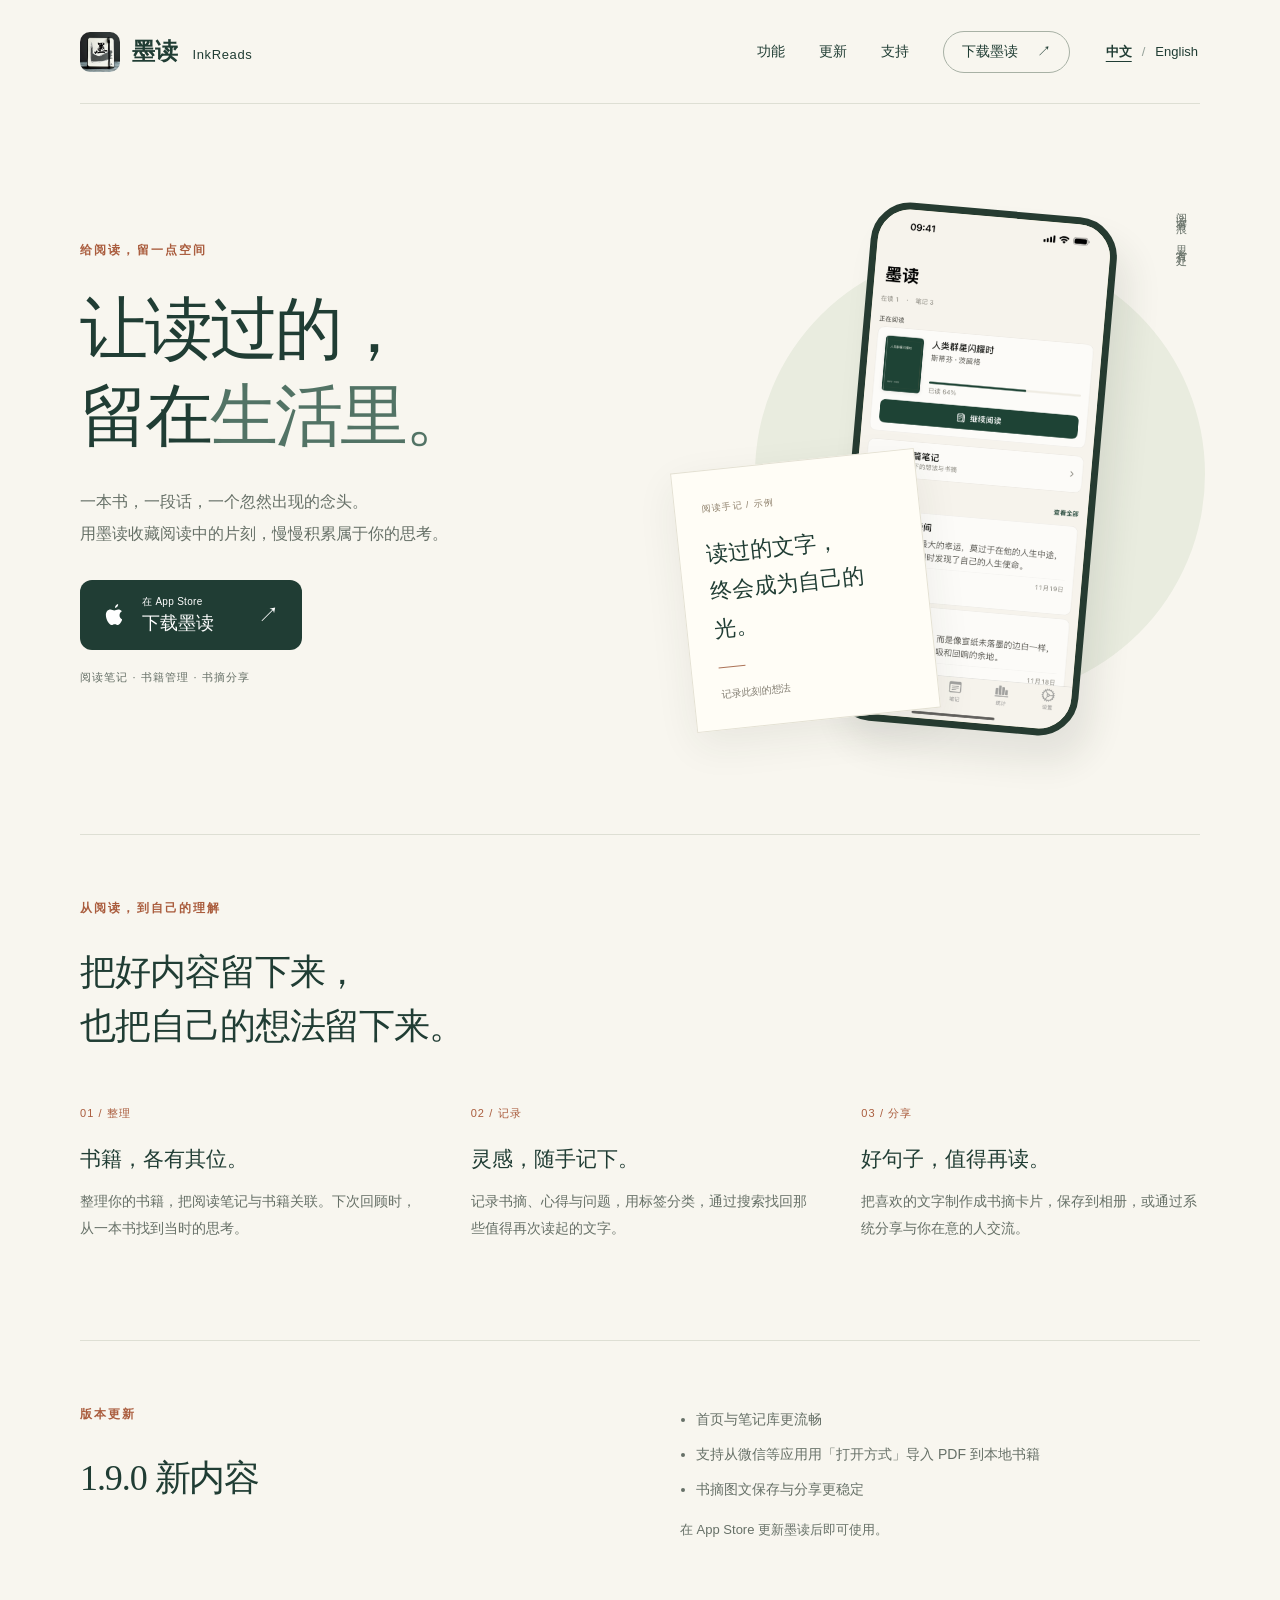
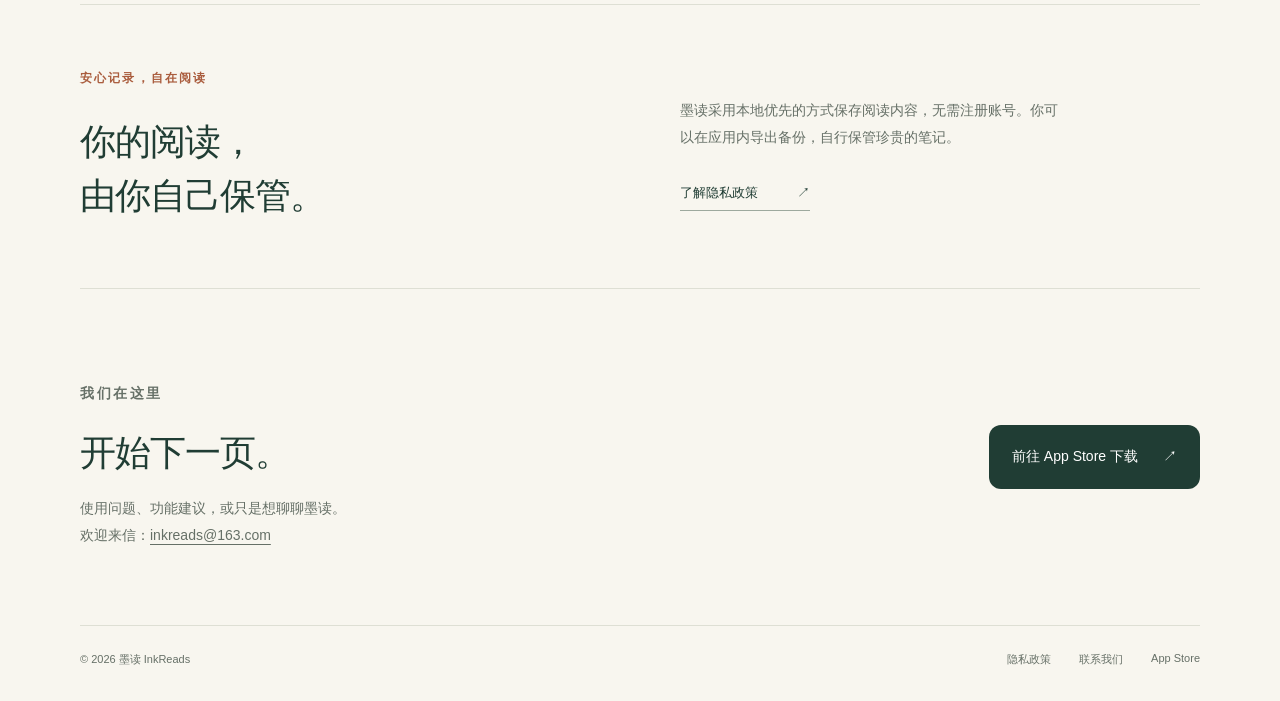
==== commit eb7f4ee6: "Update InkReads site for 1.9.0 release notes. Add What's New section and refresh privacy pages for c" ====
--- a/InkReads/index.html
+++ b/InkReads/index.html
@@ -2,22 +2,22 @@
 <html lang="zh-CN">
 <head>
 <meta charset="utf-8"><meta name="viewport" content="width=device-width,initial-scale=1">
-<title>墨读 InkReads · 阅读笔记</title>
-<meta name="description" content="墨读是阅读笔记应用。整理书架、写笔记、做书摘卡片。内容保存在你的手机里。前往 App Store 下载。">
-<meta name="theme-color" content="#f6f3ec"><link rel="icon" href="assets/app-icon.png"><link rel="stylesheet" href="style.css">
+<title>墨读 InkReads · 让读过的，留在生活里</title>
+<meta name="description" content="墨读 InkReads 是一款阅读与笔记应用。整理书籍、记录心得、保存书摘，让每一次阅读都有迹可循。前往 App Store 下载。">
+<meta name="theme-color" content="#f8f6ef"><link rel="icon" href="assets/app-icon.png"><link rel="stylesheet" href="style.css">
 <link rel="stylesheet" href="language.css"><script src="language.js" defer></script>
 </head>
 <body>
 <a class="skip" href="#main">跳转到主要内容</a>
-<header class="wrap"><a class="brand" href="./" aria-label="墨读官网首页"><img src="assets/app-icon.png" width="40" height="40" alt=""><span>墨读 <small>InkReads</small></span></a><nav aria-label="主导航"><a href="#features">功能</a><a href="#support">支持</a><a class="nav-download" href="https://apps.apple.com/cn/app/id6743938509">下载墨读 <span aria-hidden="true">↗</span></a><div class="language-switch" role="group" aria-label="语言"><a href="index.html" lang="zh-CN" hreflang="zh-CN" aria-current="page">中文</a><span aria-hidden="true">/</span><a href="index-en.html" lang="en" hreflang="en">English</a></div></nav></header>
+<header class="wrap"><a class="brand" href="./" aria-label="墨读官网首页"><img src="assets/app-icon.png" width="40" height="40" alt=""><span>墨读 <small>InkReads</small></span></a><nav aria-label="主导航"><a href="#features">功能</a><a href="#updates">更新</a><a href="#support">支持</a><a class="nav-download" href="https://apps.apple.com/cn/app/id6743938509">下载墨读 <span aria-hidden="true">↗</span></a><div class="language-switch" role="group" aria-label="语言"><a href="index.html" lang="zh-CN" hreflang="zh-CN" aria-current="page">中文</a><span aria-hidden="true">/</span><a href="index-en.html" lang="en" hreflang="en">English</a></div></nav></header>
 <main id="main">
 <section class="hero wrap">
-<div class="intro"><p class="eyebrow">阅读笔记</p><h1>读书笔记，<br>记在手机里。</h1><p class="lead">整理书架、写读书笔记、做成书摘卡片。内容都保存在你自己的手机里。<br>这次把界面整体改了一遍，看起来更干净。</p><a class="download" href="https://apps.apple.com/cn/app/id6743938509"><svg width="23" height="25" viewBox="0 0 24 26" fill="none" aria-hidden="true"><path d="M15.8 1c.2 2-1.4 4-3.3 4.3C12.2 3.4 14 1.3 15.8 1ZM19.8 18c-.6 1.5-2.3 4.8-4.2 4.8-1.2 0-1.6-.8-3.3-.8s-2.2.8-3.4.8C6.6 22.8 3 17.3 3 12.5c0-3.5 2.1-5.7 4.8-5.7 1.6 0 2.7.9 4 .9 1.1 0 2.4-.9 4.1-.9 1.4 0 2.9.7 3.8 1.8-3.2 1.8-3.3 6.7.1 8.3v1.1Z" fill="currentColor"/></svg><span><small>在 App Store</small><strong>下载墨读</strong></span><span class="arrow" aria-hidden="true">↗</span></a><p class="quiet">阅读笔记 · 书架 · 书摘卡片</p></div>
-<div class="visual"><div class="orbit" aria-hidden="true"></div><figure class="phone"><img src="assets/app-home.png" width="1320" height="2868" alt="墨读首页：正在阅读的书、写笔记入口和最近笔记"></figure></div>
+<div class="intro"><p class="eyebrow">给阅读，留一点空间</p><h1>让读过的，<br>留在<span>生活里。</span></h1><p class="lead">一本书，一段话，一个忽然出现的念头。<br>用墨读收藏阅读中的片刻，慢慢积累属于你的思考。</p><a class="download" href="https://apps.apple.com/cn/app/id6743938509"><svg width="23" height="25" viewBox="0 0 24 26" fill="none" aria-hidden="true"><path d="M15.8 1c.2 2-1.4 4-3.3 4.3C12.2 3.4 14 1.3 15.8 1ZM19.8 18c-.6 1.5-2.3 4.8-4.2 4.8-1.2 0-1.6-.8-3.3-.8s-2.2.8-3.4.8C6.6 22.8 3 17.3 3 12.5c0-3.5 2.1-5.7 4.8-5.7 1.6 0 2.7.9 4 .9 1.1 0 2.4-.9 4.1-.9 1.4 0 2.9.7 3.8 1.8-3.2 1.8-3.3 6.7.1 8.3v1.1Z" fill="currentColor"/></svg><span><small>在 App Store</small><strong>下载墨读</strong></span><span class="arrow" aria-hidden="true">↗</span></a><p class="quiet">阅读笔记 · 书籍管理 · 书摘分享</p></div>
+<div class="visual"><div class="orbit" aria-hidden="true"></div><p class="vertical" aria-hidden="true">阅读有痕 · 思考有处</p><figure class="phone"><img src="assets/app-home.png" width="1206" height="2622" alt="墨读应用首页：新建笔记、导入文件，以及资料库、笔记、统计入口"></figure><div class="paper"><span class="paper-kicker">阅读手记 / 示例</span><p>读过的文字，<br>终会成为自己的光。</p><span class="paper-line"></span><small>记录此刻的想法</small></div></div>
 </section>
-<section class="features wrap" id="features"><div class="section-title"><p class="eyebrow">能做什么</p><h2>管书、记笔记、<br>还能做成卡片。</h2></div><div class="feature-grid"><article><span class="number">01 / 整理</span><h3>把书放进资料库。</h3><p>笔记可以关联到对应的书。以后打开一本书，就能看到当时写的内容。</p></article><article><span class="number">02 / 记录</span><h3>摘录和想法先记下来。</h3><p>可以用标签分类，也可以搜索。需要时再把那句话找回来。</p></article><article><span class="number">03 / 分享</span><h3>做成书摘卡片。</h3><p>保存到相册，或用系统分享发出去。卡片怎么做，由你自己定。</p></article></div></section>
-<section class="privacy wrap"><div><p class="eyebrow">本地保存</p><h2>笔记留在你的手机里。</h2></div><div class="privacy-copy"><p>墨读不用注册。阅读内容保存在本机，你可以导出备份，自己保管。</p><a class="text-link" href="privacy-policy.html">了解隐私政策 <span aria-hidden="true">↗</span></a></div></section>
-<section class="support wrap" id="support"><div><p class="eyebrow">联系</p><h2>有问题可以写信。</h2><p>使用问题或功能建议，发到 <a href="mailto:inkreads@163.com">inkreads@163.com</a></p></div><a class="download simple" href="https://apps.apple.com/cn/app/id6743938509">前往 App Store 下载 <span aria-hidden="true">↗</span></a></section>
+<section class="features wrap" id="features"><div class="section-title"><p class="eyebrow">从阅读，到自己的理解</p><h2>把好内容留下来，<br>也把自己的想法留下来。</h2></div><div class="feature-grid"><article><span class="number">01 / 整理</span><h3>书籍，各有其位。</h3><p>整理你的书籍，把阅读笔记与书籍关联。下次回顾时，从一本书找到当时的思考。</p></article><article><span class="number">02 / 记录</span><h3>灵感，随手记下。</h3><p>记录书摘、心得与问题，用标签分类，通过搜索找回那些值得再次读起的文字。</p></article><article><span class="number">03 / 分享</span><h3>好句子，值得再读。</h3><p>把喜欢的文字制作成书摘卡片，保存到相册，或通过系统分享与你在意的人交流。</p></article></div></section>
+<section class="updates wrap" id="updates"><div><p class="eyebrow">版本更新</p><h2>1.9.0 新内容</h2></div><div class="updates-copy"><ul><li>首页与笔记库更流畅</li><li>支持从微信等应用用「打开方式」导入 PDF 到本地书籍</li><li>书摘图文保存与分享更稳定</li></ul><p class="updates-note">在 App Store 更新墨读后即可使用。</p></div></section>
+<section class="privacy wrap"><div><p class="eyebrow">安心记录，自在阅读</p><h2>你的阅读，<br>由你自己保管。</h2></div><div class="privacy-copy"><p>墨读采用本地优先的方式保存阅读内容，无需注册账号。你可以在应用内导出备份，自行保管珍贵的笔记。</p><a class="text-link" href="privacy-policy.html">了解隐私政策 <span aria-hidden="true">↗</span></a></div></section>
+<section class="support wrap" id="support"><div><p class="eyebrow">我们在这里</p><h2>开始下一页。</h2><p>使用问题、功能建议，或只是想聊聊墨读。<br>欢迎来信：<a href="mailto:inkreads@163.com">inkreads@163.com</a></p></div><a class="download simple" href="https://apps.apple.com/cn/app/id6743938509">前往 App Store 下载 <span aria-hidden="true">↗</span></a></section>
 </main><footer class="wrap"><span>© 2026 墨读 InkReads</span><div><a href="privacy-policy.html">隐私政策</a><a href="mailto:inkreads@163.com">联系我们</a><a href="https://apps.apple.com/cn/app/id6743938509">App Store</a></div></footer>
-</body>
-</html>
+</body></html>
--- a/InkReads/style.css
+++ b/InkReads/style.css
@@ -1,7 +1,7 @@
 /* 静态官网不依赖外部字体或脚本，保证移动端及审核访问稳定。 */
-:root{--paper:#f6f3ec;--ink:#1e4335;--muted:#5c5b55;--line:#e4e1d8;--accent:#9e6334}*{box-sizing:border-box}html{scroll-behavior:smooth;scroll-padding-top:30px}body{margin:0;background:var(--paper);color:var(--ink);font-family:-apple-system,BlinkMacSystemFont,"PingFang SC","Microsoft YaHei",sans-serif;-webkit-font-smoothing:antialiased}a{color:inherit;text-decoration:none}a:focus-visible{outline:3px solid var(--accent);outline-offset:6px}a:hover{opacity:.8}.wrap{width:min(1120px,calc(100% - 80px));margin:auto}.skip{position:absolute;left:20px;top:-80px;background:white;padding:12px;z-index:5}.skip:focus{top:12px}header{height:104px;display:flex;align-items:center;justify-content:space-between;border-bottom:1px solid var(--line)}.brand{display:flex;align-items:center;gap:12px;font-size:23px;font-weight:650}.brand img{border-radius:10px}.brand small{font-size:13px;font-weight:400;margin-left:8px;letter-spacing:.05em}nav{display:flex;align-items:center;gap:34px;font-size:14px}.nav-download{border:1px solid #a8b1a5;border-radius:50px;padding:11px 18px}.nav-download span{margin-left:15px}.hero{display:grid;grid-template-columns:1.1fr 1fr;align-items:center;min-height:730px;gap:35px}.eyebrow{font-size:12px;letter-spacing:.18em;margin:0 0 28px;color:var(--accent);font-weight:600}h1{font-family:"Songti SC","Noto Serif CJK SC",serif;font-weight:500;font-size:clamp(48px,5.3vw,70px);line-height:1.28;letter-spacing:-.045em;margin:0 0 26px}h1 span{color:#527365}.lead{font-size:16px;line-height:2;color:var(--muted);margin-bottom:30px}.download{display:inline-flex;align-items:center;gap:16px;padding:15px 23px;background:var(--ink);color:white;border-radius:12px;min-height:64px}.download small{display:block;font-size:10px;letter-spacing:.03em;margin-bottom:2px}.download strong{font-size:18px;font-weight:500}.arrow{margin-left:28px;font-size:21px}.quiet{font-size:11px;color:var(--muted);margin-top:20px;letter-spacing:.1em}.visual{position:relative;height:610px;display:flex;align-items:center;justify-content:center}.orbit{width:450px;height:450px;position:absolute;background:#efece3;border-radius:50%;right:-5px;top:85px}.phone{width:247px;margin:0 0 0 65px;border:7px solid #1c1d1a;border-radius:40px;overflow:hidden;transform:rotate(5deg);background:#fcfbf8;box-shadow:15px 25px 35px #1c1d1a14;z-index:1}.phone img{display:block;width:100%;height:auto}.features{padding:65px 0 83px;border-top:1px solid var(--line)}h2{font-family:"Songti SC",serif;font-size:36px;line-height:1.5;font-weight:500;margin:0;letter-spacing:-.03em}.feature-grid{display:grid;grid-template-columns:repeat(3,1fr);gap:52px;margin-top:50px}.number{font-size:11px;letter-spacing:.1em;color:var(--accent)}h3{font-size:21px;font-weight:500;margin:24px 0 15px}.feature-grid p,.privacy-copy p,.support p{color:var(--muted);font-size:14px;line-height:1.95}.privacy{display:grid;grid-template-columns:1fr 1fr;gap:80px;border-top:1px solid var(--line);border-bottom:1px solid var(--line);padding:65px 0}.privacy-copy{align-self:center;max-width:390px}.text-link{display:inline-block;margin-top:18px;font-size:13px;border-bottom:1px solid #9da99e;padding-bottom:8px}.text-link span{margin-left:35px}.support{padding:76px 0;display:flex;align-items:center;justify-content:space-between;gap:25px}.support .eyebrow{margin-bottom:18px}.support p{margin:15px 0 0}.support p a{text-decoration:underline;text-underline-offset:4px}.simple{font-size:14px;gap:25px}footer{padding:26px 0 34px;border-top:1px solid var(--line);display:flex;justify-content:space-between;color:var(--muted);font-size:11px}footer div{display:flex;gap:28px}
+:root{--paper:#f8f6ef;--ink:#203d34;--muted:#667067;--line:#dedfd4;--accent:#aa5d3e}*{box-sizing:border-box}html{scroll-behavior:smooth;scroll-padding-top:30px}body{margin:0;background:var(--paper);color:var(--ink);font-family:-apple-system,BlinkMacSystemFont,"PingFang SC","Microsoft YaHei",sans-serif;-webkit-font-smoothing:antialiased}a{color:inherit;text-decoration:none}a:focus-visible{outline:3px solid var(--accent);outline-offset:6px}a:hover{opacity:.8}.wrap{width:min(1120px,calc(100% - 80px));margin:auto}.skip{position:absolute;left:20px;top:-80px;background:white;padding:12px;z-index:5}.skip:focus{top:12px}header{height:104px;display:flex;align-items:center;justify-content:space-between;border-bottom:1px solid var(--line)}.brand{display:flex;align-items:center;gap:12px;font-size:23px;font-weight:650}.brand img{border-radius:10px}.brand small{font-size:13px;font-weight:400;margin-left:8px;letter-spacing:.05em}nav{display:flex;align-items:center;gap:34px;font-size:14px}.nav-download{border:1px solid #a8b1a5;border-radius:50px;padding:11px 18px}.nav-download span{margin-left:15px}.hero{display:grid;grid-template-columns:1.1fr 1fr;align-items:center;min-height:730px;gap:35px}.eyebrow{font-size:12px;letter-spacing:.18em;margin:0 0 28px;color:var(--accent);font-weight:600}h1{font-family:"Songti SC","Noto Serif CJK SC",serif;font-weight:500;font-size:clamp(48px,5.3vw,70px);line-height:1.28;letter-spacing:-.045em;margin:0 0 26px}h1 span{color:#527365}.lead{font-size:16px;line-height:2;color:var(--muted);margin-bottom:30px}.download{display:inline-flex;align-items:center;gap:16px;padding:15px 23px;background:var(--ink);color:white;border-radius:12px;min-height:64px}.download small{display:block;font-size:10px;letter-spacing:.03em;margin-bottom:2px}.download strong{font-size:18px;font-weight:500}.arrow{margin-left:28px;font-size:21px}.quiet{font-size:11px;color:var(--muted);margin-top:20px;letter-spacing:.1em}.visual{position:relative;height:610px;display:flex;align-items:center;justify-content:center}.orbit{width:450px;height:450px;position:absolute;background:#e9ecdf;border-radius:50%;right:-5px;top:85px}.phone{width:247px;margin:0 0 0 65px;border:7px solid #263b31;border-radius:40px;overflow:hidden;transform:rotate(5deg);background:#f9f0d6;box-shadow:15px 25px 35px #24372b19;z-index:1}.phone img{display:block;width:100%;height:auto}.vertical{position:absolute;right:0;top:40px;writing-mode:vertical-rl;font-size:11px;letter-spacing:.3em;color:var(--muted)}.paper{position:absolute;bottom:53px;left:0;background:#fffdf6;width:245px;padding:27px;z-index:2;box-shadow:0 14px 40px #25352a13;transform:rotate(-6deg);border:1px solid #e4e1d4}.paper-kicker{font-size:9px;letter-spacing:.13em;color:#8a7c66}.paper p{font-family:"Songti SC",serif;font-size:22px;line-height:1.7;margin:20px 0}.paper-line{display:block;width:27px;height:1px;background:#ac7357;margin:16px 0}.paper small{font-size:10px;color:#817c70}.features{padding:65px 0 83px;border-top:1px solid var(--line)}h2{font-family:"Songti SC",serif;font-size:36px;line-height:1.5;font-weight:500;margin:0;letter-spacing:-.03em}.feature-grid{display:grid;grid-template-columns:repeat(3,1fr);gap:52px;margin-top:50px}.number{font-size:11px;letter-spacing:.1em;color:var(--accent)}h3{font-size:21px;font-weight:500;margin:24px 0 15px}.feature-grid p,.privacy-copy p,.support p{color:var(--muted);font-size:14px;line-height:1.95}.updates{display:grid;grid-template-columns:1fr 1fr;gap:80px;border-top:1px solid var(--line);padding:65px 0}.updates-copy{align-self:center;max-width:420px}.updates-copy ul{margin:0;padding-left:1.15em;color:var(--muted);font-size:14px;line-height:1.95}.updates-copy li{margin:0 0 8px}.updates-note{margin:18px 0 0;color:var(--muted);font-size:13px}.privacy{display:grid;grid-template-columns:1fr 1fr;gap:80px;border-top:1px solid var(--line);border-bottom:1px solid var(--line);padding:65px 0}.privacy-copy{align-self:center;max-width:390px}.text-link{display:inline-block;margin-top:18px;font-size:13px;border-bottom:1px solid #9da99e;padding-bottom:8px}.text-link span{margin-left:35px}.support{padding:76px 0;display:flex;align-items:center;justify-content:space-between;gap:25px}.support .eyebrow{margin-bottom:18px}.support p{margin:15px 0 0}.support p a{text-decoration:underline;text-underline-offset:4px}.simple{font-size:14px;gap:25px}footer{padding:26px 0 34px;border-top:1px solid var(--line);display:flex;justify-content:space-between;color:var(--muted);font-size:11px}footer div{display:flex;gap:28px}
 /* 窄屏按阅读顺序堆叠，避免手机示意图遮挡正文或下载入口。 */
-@media(max-width:760px){.wrap{width:calc(100% - 40px)}header{height:82px}.brand{font-size:20px}.brand small{display:none}nav{gap:18px;font-size:12px}.nav-download{padding:9px 12px}.nav-download span{display:none}.hero{grid-template-columns:1fr;gap:0;padding-top:52px;min-height:0}.eyebrow{margin-bottom:22px}h1{font-size:54px}.lead{font-size:14px}.visual{height:550px;max-width:430px;width:100%;margin:15px auto 0}.orbit{width:340px;height:340px;right:0;top:85px}.phone{width:218px;margin-left:60px}.features{padding:45px 0}.feature-grid{grid-template-columns:1fr;gap:28px;margin-top:32px}.feature-grid article{border-bottom:1px solid var(--line);padding-bottom:20px}.feature-grid article:last-child{border:0;padding:0}h2{font-size:29px}h3{margin-top:14px}.feature-grid p{margin-bottom:0}.privacy{grid-template-columns:1fr;gap:18px;padding:45px 0}.support{align-items:flex-start;flex-direction:column;padding:45px 0;gap:25px}footer{gap:20px;flex-direction:column}}@media(prefers-reduced-motion:reduce){html{scroll-behavior:auto}}
+@media(max-width:760px){.wrap{width:calc(100% - 40px)}header{height:82px}.brand{font-size:20px}.brand small{display:none}nav{gap:18px;font-size:12px}.nav-download{padding:9px 12px}.nav-download span{display:none}.hero{grid-template-columns:1fr;gap:0;padding-top:52px;min-height:0}.eyebrow{margin-bottom:22px}h1{font-size:54px}.lead{font-size:14px}.visual{height:550px;max-width:430px;width:100%;margin:15px auto 0}.orbit{width:340px;height:340px;right:0;top:85px}.phone{width:218px;margin-left:60px}.paper{width:212px;bottom:36px;padding:22px}.paper p{font-size:20px}.vertical{right:2px;top:20px}.features{padding:45px 0}.feature-grid{grid-template-columns:1fr;gap:28px;margin-top:32px}.feature-grid article{border-bottom:1px solid var(--line);padding-bottom:20px}.feature-grid article:last-child{border:0;padding:0}h2{font-size:29px}h3{margin-top:14px}.feature-grid p{margin-bottom:0}.updates{grid-template-columns:1fr;gap:18px;padding:45px 0}.privacy{grid-template-columns:1fr;gap:18px;padding:45px 0}.support{align-items:flex-start;flex-direction:column;padding:45px 0;gap:25px}footer{gap:20px;flex-direction:column}.vertical{display:none}}@media(prefers-reduced-motion:reduce){html{scroll-behavior:auto}}
 /* English copy wraps naturally alongside its localized app preview. */
 html[lang="en"] h1{font-size:clamp(42px,4.3vw,58px);letter-spacing:-.035em}html[lang="en"] .eyebrow{letter-spacing:.12em}html[lang="en"] .quiet{letter-spacing:0}
 @media(max-width:760px){header{height:auto;min-height:82px;flex-wrap:wrap;padding:18px 0;gap:16px}nav{flex-wrap:wrap;gap:16px}.language-switch{font-size:12px}html[lang="en"] h1{font-size:45px}html[lang="en"] .visual{margin-bottom:20px}}
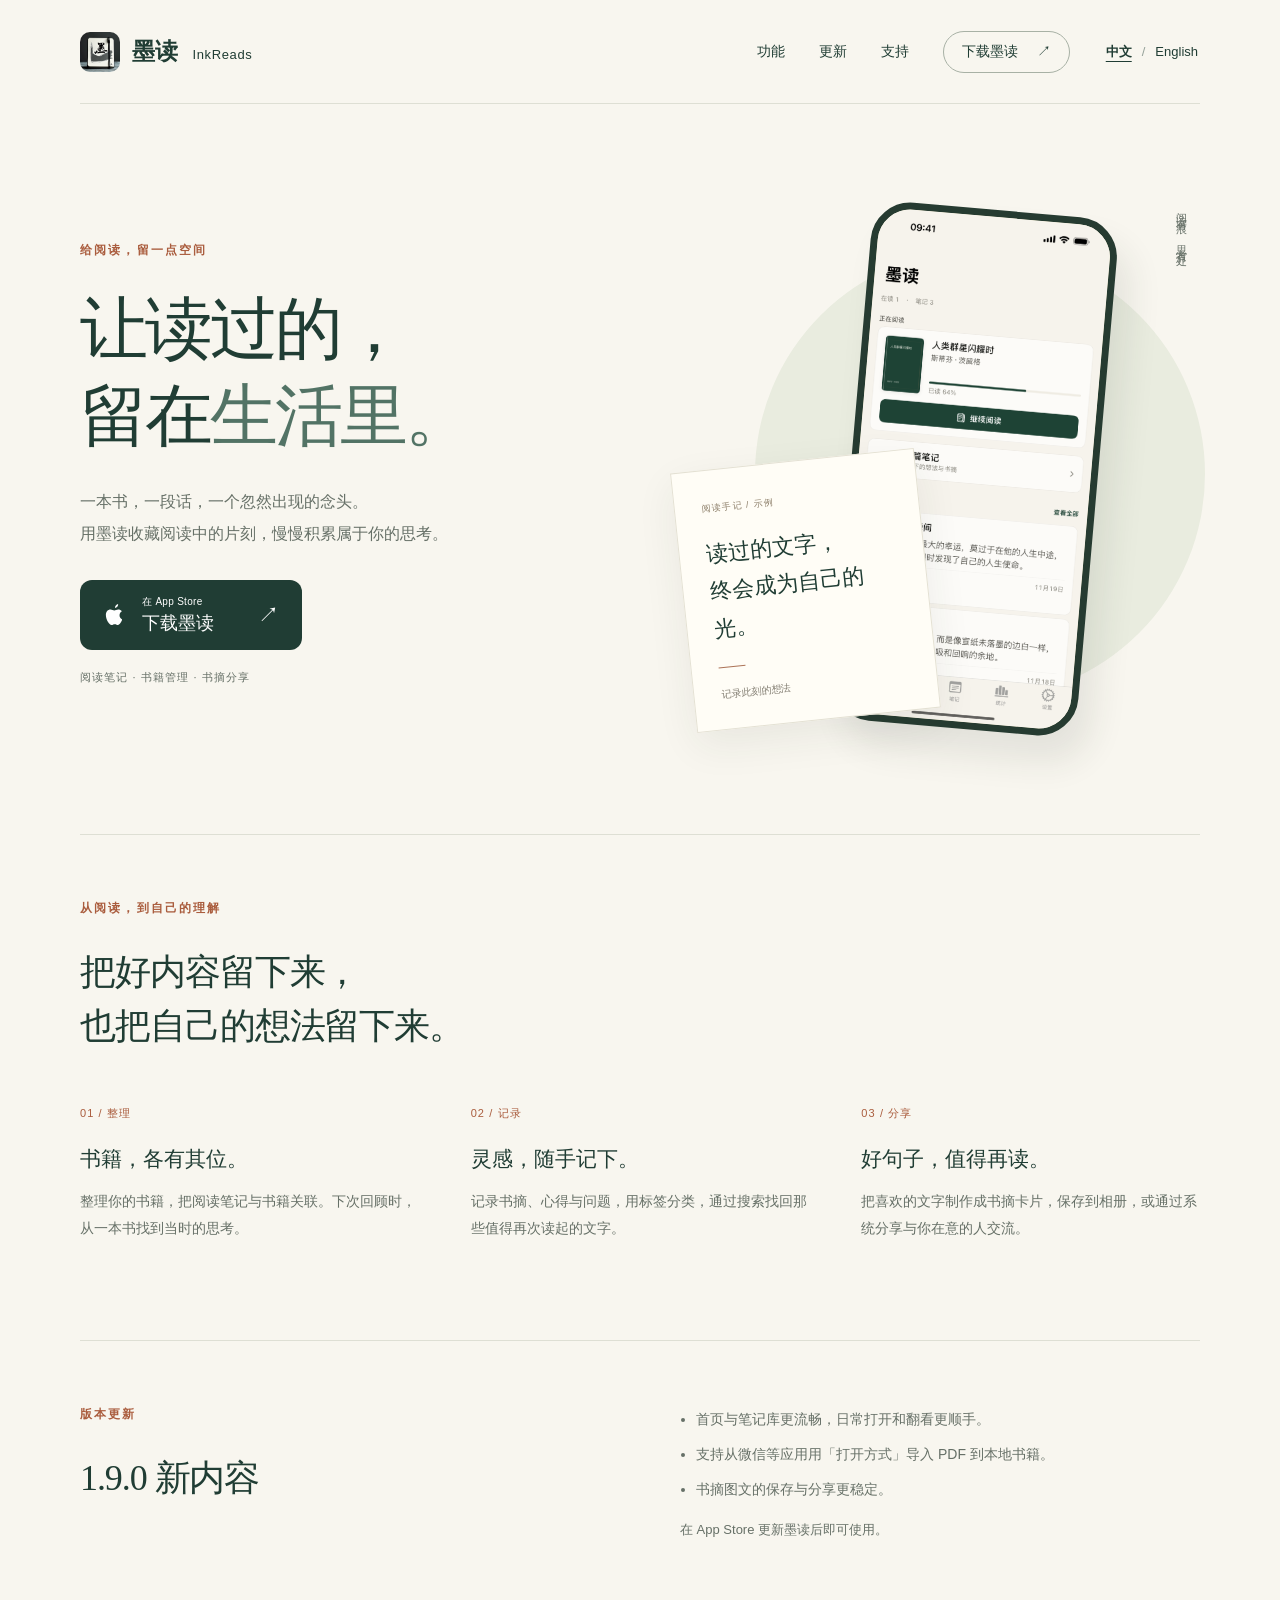
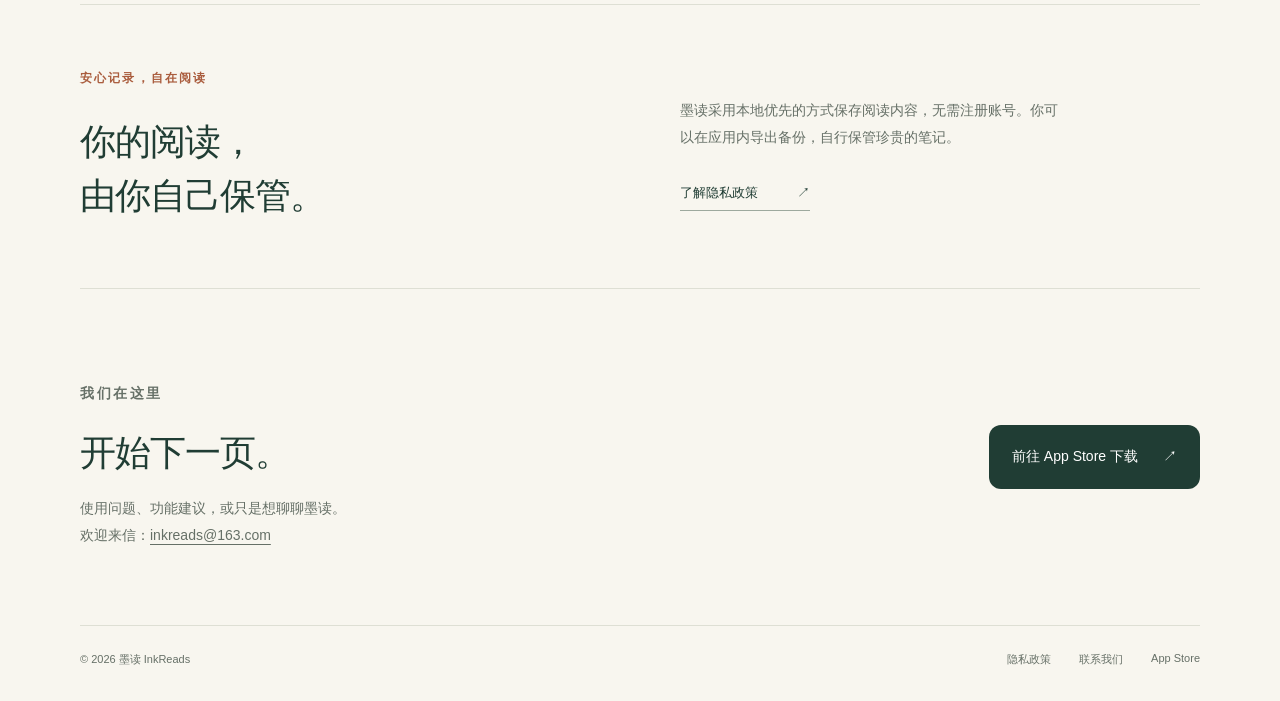
==== commit d100112c: "Align 1.9.0 update copy with App Store sentence format. Co-authored-by: Cursor <cursoragent@cursor.c" ====
--- a/InkReads/index.html
+++ b/InkReads/index.html
@@ -16,7 +16,7 @@
 <div class="visual"><div class="orbit" aria-hidden="true"></div><p class="vertical" aria-hidden="true">阅读有痕 · 思考有处</p><figure class="phone"><img src="assets/app-home.png" width="1206" height="2622" alt="墨读应用首页：新建笔记、导入文件，以及资料库、笔记、统计入口"></figure><div class="paper"><span class="paper-kicker">阅读手记 / 示例</span><p>读过的文字，<br>终会成为自己的光。</p><span class="paper-line"></span><small>记录此刻的想法</small></div></div>
 </section>
 <section class="features wrap" id="features"><div class="section-title"><p class="eyebrow">从阅读，到自己的理解</p><h2>把好内容留下来，<br>也把自己的想法留下来。</h2></div><div class="feature-grid"><article><span class="number">01 / 整理</span><h3>书籍，各有其位。</h3><p>整理你的书籍，把阅读笔记与书籍关联。下次回顾时，从一本书找到当时的思考。</p></article><article><span class="number">02 / 记录</span><h3>灵感，随手记下。</h3><p>记录书摘、心得与问题，用标签分类，通过搜索找回那些值得再次读起的文字。</p></article><article><span class="number">03 / 分享</span><h3>好句子，值得再读。</h3><p>把喜欢的文字制作成书摘卡片，保存到相册，或通过系统分享与你在意的人交流。</p></article></div></section>
-<section class="updates wrap" id="updates"><div><p class="eyebrow">版本更新</p><h2>1.9.0 新内容</h2></div><div class="updates-copy"><ul><li>首页与笔记库更流畅</li><li>支持从微信等应用用「打开方式」导入 PDF 到本地书籍</li><li>书摘图文保存与分享更稳定</li></ul><p class="updates-note">在 App Store 更新墨读后即可使用。</p></div></section>
+<section class="updates wrap" id="updates"><div><p class="eyebrow">版本更新</p><h2>1.9.0 新内容</h2></div><div class="updates-copy"><ul><li>首页与笔记库更流畅，日常打开和翻看更顺手。</li><li>支持从微信等应用用「打开方式」导入 PDF 到本地书籍。</li><li>书摘图文的保存与分享更稳定。</li></ul><p class="updates-note">在 App Store 更新墨读后即可使用。</p></div></section>
 <section class="privacy wrap"><div><p class="eyebrow">安心记录，自在阅读</p><h2>你的阅读，<br>由你自己保管。</h2></div><div class="privacy-copy"><p>墨读采用本地优先的方式保存阅读内容，无需注册账号。你可以在应用内导出备份，自行保管珍贵的笔记。</p><a class="text-link" href="privacy-policy.html">了解隐私政策 <span aria-hidden="true">↗</span></a></div></section>
 <section class="support wrap" id="support"><div><p class="eyebrow">我们在这里</p><h2>开始下一页。</h2><p>使用问题、功能建议，或只是想聊聊墨读。<br>欢迎来信：<a href="mailto:inkreads@163.com">inkreads@163.com</a></p></div><a class="download simple" href="https://apps.apple.com/cn/app/id6743938509">前往 App Store 下载 <span aria-hidden="true">↗</span></a></section>
 </main><footer class="wrap"><span>© 2026 墨读 InkReads</span><div><a href="privacy-policy.html">隐私政策</a><a href="mailto:inkreads@163.com">联系我们</a><a href="https://apps.apple.com/cn/app/id6743938509">App Store</a></div></footer>
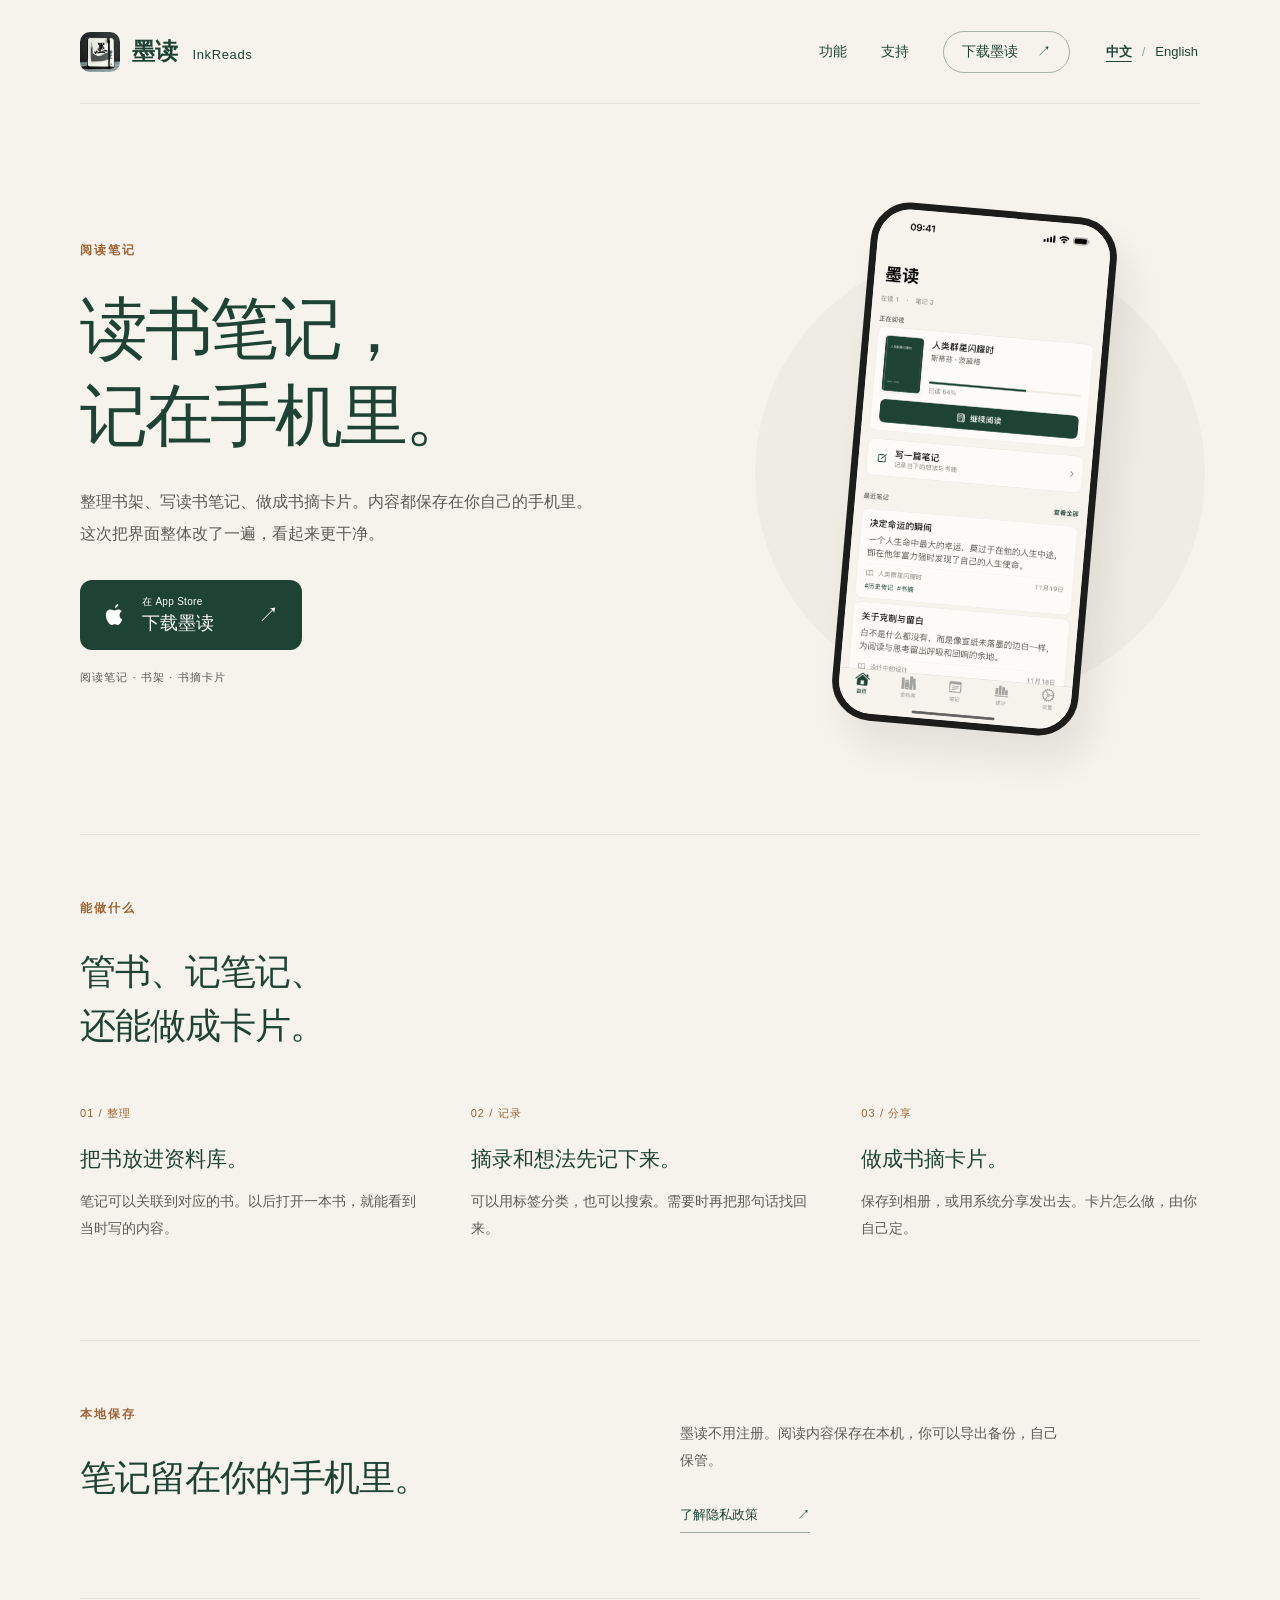
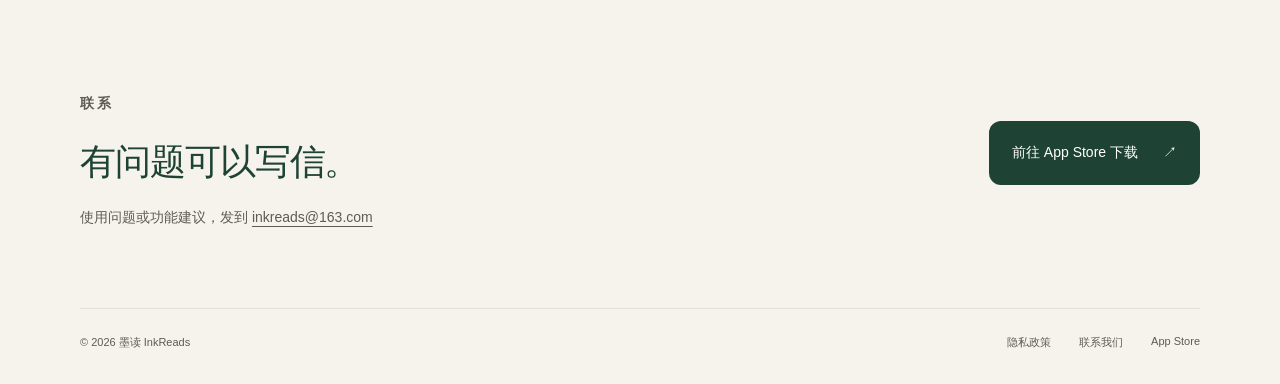
==== commit c1b8d696: "Revert "Add files via upload" This reverts commit ebde77e934f265912c3df26f10c93cd8425d81bb." ====
--- a/InkReads/index.html
+++ b/InkReads/index.html
@@ -2,22 +2,22 @@
 <html lang="zh-CN">
 <head>
 <meta charset="utf-8"><meta name="viewport" content="width=device-width,initial-scale=1">
-<title>墨读 InkReads · 让读过的，留在生活里</title>
-<meta name="description" content="墨读 InkReads 是一款阅读与笔记应用。整理书籍、记录心得、保存书摘，让每一次阅读都有迹可循。前往 App Store 下载。">
-<meta name="theme-color" content="#f8f6ef"><link rel="icon" href="assets/app-icon.png"><link rel="stylesheet" href="style.css">
+<title>墨读 InkReads · 阅读笔记</title>
+<meta name="description" content="墨读是阅读笔记应用。整理书架、写笔记、做书摘卡片。内容保存在你的手机里。前往 App Store 下载。">
+<meta name="theme-color" content="#f6f3ec"><link rel="icon" href="assets/app-icon.png"><link rel="stylesheet" href="style.css">
 <link rel="stylesheet" href="language.css"><script src="language.js" defer></script>
 </head>
 <body>
 <a class="skip" href="#main">跳转到主要内容</a>
-<header class="wrap"><a class="brand" href="./" aria-label="墨读官网首页"><img src="assets/app-icon.png" width="40" height="40" alt=""><span>墨读 <small>InkReads</small></span></a><nav aria-label="主导航"><a href="#features">功能</a><a href="#updates">更新</a><a href="#support">支持</a><a class="nav-download" href="https://apps.apple.com/cn/app/id6743938509">下载墨读 <span aria-hidden="true">↗</span></a><div class="language-switch" role="group" aria-label="语言"><a href="index.html" lang="zh-CN" hreflang="zh-CN" aria-current="page">中文</a><span aria-hidden="true">/</span><a href="index-en.html" lang="en" hreflang="en">English</a></div></nav></header>
+<header class="wrap"><a class="brand" href="./" aria-label="墨读官网首页"><img src="assets/app-icon.png" width="40" height="40" alt=""><span>墨读 <small>InkReads</small></span></a><nav aria-label="主导航"><a href="#features">功能</a><a href="#support">支持</a><a class="nav-download" href="https://apps.apple.com/cn/app/id6743938509">下载墨读 <span aria-hidden="true">↗</span></a><div class="language-switch" role="group" aria-label="语言"><a href="index.html" lang="zh-CN" hreflang="zh-CN" aria-current="page">中文</a><span aria-hidden="true">/</span><a href="index-en.html" lang="en" hreflang="en">English</a></div></nav></header>
 <main id="main">
 <section class="hero wrap">
-<div class="intro"><p class="eyebrow">给阅读，留一点空间</p><h1>让读过的，<br>留在<span>生活里。</span></h1><p class="lead">一本书，一段话，一个忽然出现的念头。<br>用墨读收藏阅读中的片刻，慢慢积累属于你的思考。</p><a class="download" href="https://apps.apple.com/cn/app/id6743938509"><svg width="23" height="25" viewBox="0 0 24 26" fill="none" aria-hidden="true"><path d="M15.8 1c.2 2-1.4 4-3.3 4.3C12.2 3.4 14 1.3 15.8 1ZM19.8 18c-.6 1.5-2.3 4.8-4.2 4.8-1.2 0-1.6-.8-3.3-.8s-2.2.8-3.4.8C6.6 22.8 3 17.3 3 12.5c0-3.5 2.1-5.7 4.8-5.7 1.6 0 2.7.9 4 .9 1.1 0 2.4-.9 4.1-.9 1.4 0 2.9.7 3.8 1.8-3.2 1.8-3.3 6.7.1 8.3v1.1Z" fill="currentColor"/></svg><span><small>在 App Store</small><strong>下载墨读</strong></span><span class="arrow" aria-hidden="true">↗</span></a><p class="quiet">阅读笔记 · 书籍管理 · 书摘分享</p></div>
-<div class="visual"><div class="orbit" aria-hidden="true"></div><p class="vertical" aria-hidden="true">阅读有痕 · 思考有处</p><figure class="phone"><img src="assets/app-home.png" width="1206" height="2622" alt="墨读应用首页：新建笔记、导入文件，以及资料库、笔记、统计入口"></figure><div class="paper"><span class="paper-kicker">阅读手记 / 示例</span><p>读过的文字，<br>终会成为自己的光。</p><span class="paper-line"></span><small>记录此刻的想法</small></div></div>
+<div class="intro"><p class="eyebrow">阅读笔记</p><h1>读书笔记，<br>记在手机里。</h1><p class="lead">整理书架、写读书笔记、做成书摘卡片。内容都保存在你自己的手机里。<br>这次把界面整体改了一遍，看起来更干净。</p><a class="download" href="https://apps.apple.com/cn/app/id6743938509"><svg width="23" height="25" viewBox="0 0 24 26" fill="none" aria-hidden="true"><path d="M15.8 1c.2 2-1.4 4-3.3 4.3C12.2 3.4 14 1.3 15.8 1ZM19.8 18c-.6 1.5-2.3 4.8-4.2 4.8-1.2 0-1.6-.8-3.3-.8s-2.2.8-3.4.8C6.6 22.8 3 17.3 3 12.5c0-3.5 2.1-5.7 4.8-5.7 1.6 0 2.7.9 4 .9 1.1 0 2.4-.9 4.1-.9 1.4 0 2.9.7 3.8 1.8-3.2 1.8-3.3 6.7.1 8.3v1.1Z" fill="currentColor"/></svg><span><small>在 App Store</small><strong>下载墨读</strong></span><span class="arrow" aria-hidden="true">↗</span></a><p class="quiet">阅读笔记 · 书架 · 书摘卡片</p></div>
+<div class="visual"><div class="orbit" aria-hidden="true"></div><figure class="phone"><img src="assets/app-home.png" width="1320" height="2868" alt="墨读首页：正在阅读的书、写笔记入口和最近笔记"></figure></div>
 </section>
-<section class="features wrap" id="features"><div class="section-title"><p class="eyebrow">从阅读，到自己的理解</p><h2>把好内容留下来，<br>也把自己的想法留下来。</h2></div><div class="feature-grid"><article><span class="number">01 / 整理</span><h3>书籍，各有其位。</h3><p>整理你的书籍，把阅读笔记与书籍关联。下次回顾时，从一本书找到当时的思考。</p></article><article><span class="number">02 / 记录</span><h3>灵感，随手记下。</h3><p>记录书摘、心得与问题，用标签分类，通过搜索找回那些值得再次读起的文字。</p></article><article><span class="number">03 / 分享</span><h3>好句子，值得再读。</h3><p>把喜欢的文字制作成书摘卡片，保存到相册，或通过系统分享与你在意的人交流。</p></article></div></section>
-<section class="updates wrap" id="updates"><div><p class="eyebrow">版本更新</p><h2>1.9.0 新内容</h2></div><div class="updates-copy"><ul><li>首页与笔记库更流畅，日常打开和翻看更顺手。</li><li>支持从微信等应用用「打开方式」导入 PDF 到本地书籍。</li><li>书摘图文的保存与分享更稳定。</li></ul><p class="updates-note">在 App Store 更新墨读后即可使用。</p></div></section>
-<section class="privacy wrap"><div><p class="eyebrow">安心记录，自在阅读</p><h2>你的阅读，<br>由你自己保管。</h2></div><div class="privacy-copy"><p>墨读采用本地优先的方式保存阅读内容，无需注册账号。你可以在应用内导出备份，自行保管珍贵的笔记。</p><a class="text-link" href="privacy-policy.html">了解隐私政策 <span aria-hidden="true">↗</span></a></div></section>
-<section class="support wrap" id="support"><div><p class="eyebrow">我们在这里</p><h2>开始下一页。</h2><p>使用问题、功能建议，或只是想聊聊墨读。<br>欢迎来信：<a href="mailto:inkreads@163.com">inkreads@163.com</a></p></div><a class="download simple" href="https://apps.apple.com/cn/app/id6743938509">前往 App Store 下载 <span aria-hidden="true">↗</span></a></section>
+<section class="features wrap" id="features"><div class="section-title"><p class="eyebrow">能做什么</p><h2>管书、记笔记、<br>还能做成卡片。</h2></div><div class="feature-grid"><article><span class="number">01 / 整理</span><h3>把书放进资料库。</h3><p>笔记可以关联到对应的书。以后打开一本书，就能看到当时写的内容。</p></article><article><span class="number">02 / 记录</span><h3>摘录和想法先记下来。</h3><p>可以用标签分类，也可以搜索。需要时再把那句话找回来。</p></article><article><span class="number">03 / 分享</span><h3>做成书摘卡片。</h3><p>保存到相册，或用系统分享发出去。卡片怎么做，由你自己定。</p></article></div></section>
+<section class="privacy wrap"><div><p class="eyebrow">本地保存</p><h2>笔记留在你的手机里。</h2></div><div class="privacy-copy"><p>墨读不用注册。阅读内容保存在本机，你可以导出备份，自己保管。</p><a class="text-link" href="privacy-policy.html">了解隐私政策 <span aria-hidden="true">↗</span></a></div></section>
+<section class="support wrap" id="support"><div><p class="eyebrow">联系</p><h2>有问题可以写信。</h2><p>使用问题或功能建议，发到 <a href="mailto:inkreads@163.com">inkreads@163.com</a></p></div><a class="download simple" href="https://apps.apple.com/cn/app/id6743938509">前往 App Store 下载 <span aria-hidden="true">↗</span></a></section>
 </main><footer class="wrap"><span>© 2026 墨读 InkReads</span><div><a href="privacy-policy.html">隐私政策</a><a href="mailto:inkreads@163.com">联系我们</a><a href="https://apps.apple.com/cn/app/id6743938509">App Store</a></div></footer>
-</body></html>
+</body>
+</html>
--- a/InkReads/style.css
+++ b/InkReads/style.css
@@ -1,7 +1,7 @@
 /* 静态官网不依赖外部字体或脚本，保证移动端及审核访问稳定。 */
-:root{--paper:#f8f6ef;--ink:#203d34;--muted:#667067;--line:#dedfd4;--accent:#aa5d3e}*{box-sizing:border-box}html{scroll-behavior:smooth;scroll-padding-top:30px}body{margin:0;background:var(--paper);color:var(--ink);font-family:-apple-system,BlinkMacSystemFont,"PingFang SC","Microsoft YaHei",sans-serif;-webkit-font-smoothing:antialiased}a{color:inherit;text-decoration:none}a:focus-visible{outline:3px solid var(--accent);outline-offset:6px}a:hover{opacity:.8}.wrap{width:min(1120px,calc(100% - 80px));margin:auto}.skip{position:absolute;left:20px;top:-80px;background:white;padding:12px;z-index:5}.skip:focus{top:12px}header{height:104px;display:flex;align-items:center;justify-content:space-between;border-bottom:1px solid var(--line)}.brand{display:flex;align-items:center;gap:12px;font-size:23px;font-weight:650}.brand img{border-radius:10px}.brand small{font-size:13px;font-weight:400;margin-left:8px;letter-spacing:.05em}nav{display:flex;align-items:center;gap:34px;font-size:14px}.nav-download{border:1px solid #a8b1a5;border-radius:50px;padding:11px 18px}.nav-download span{margin-left:15px}.hero{display:grid;grid-template-columns:1.1fr 1fr;align-items:center;min-height:730px;gap:35px}.eyebrow{font-size:12px;letter-spacing:.18em;margin:0 0 28px;color:var(--accent);font-weight:600}h1{font-family:"Songti SC","Noto Serif CJK SC",serif;font-weight:500;font-size:clamp(48px,5.3vw,70px);line-height:1.28;letter-spacing:-.045em;margin:0 0 26px}h1 span{color:#527365}.lead{font-size:16px;line-height:2;color:var(--muted);margin-bottom:30px}.download{display:inline-flex;align-items:center;gap:16px;padding:15px 23px;background:var(--ink);color:white;border-radius:12px;min-height:64px}.download small{display:block;font-size:10px;letter-spacing:.03em;margin-bottom:2px}.download strong{font-size:18px;font-weight:500}.arrow{margin-left:28px;font-size:21px}.quiet{font-size:11px;color:var(--muted);margin-top:20px;letter-spacing:.1em}.visual{position:relative;height:610px;display:flex;align-items:center;justify-content:center}.orbit{width:450px;height:450px;position:absolute;background:#e9ecdf;border-radius:50%;right:-5px;top:85px}.phone{width:247px;margin:0 0 0 65px;border:7px solid #263b31;border-radius:40px;overflow:hidden;transform:rotate(5deg);background:#f9f0d6;box-shadow:15px 25px 35px #24372b19;z-index:1}.phone img{display:block;width:100%;height:auto}.vertical{position:absolute;right:0;top:40px;writing-mode:vertical-rl;font-size:11px;letter-spacing:.3em;color:var(--muted)}.paper{position:absolute;bottom:53px;left:0;background:#fffdf6;width:245px;padding:27px;z-index:2;box-shadow:0 14px 40px #25352a13;transform:rotate(-6deg);border:1px solid #e4e1d4}.paper-kicker{font-size:9px;letter-spacing:.13em;color:#8a7c66}.paper p{font-family:"Songti SC",serif;font-size:22px;line-height:1.7;margin:20px 0}.paper-line{display:block;width:27px;height:1px;background:#ac7357;margin:16px 0}.paper small{font-size:10px;color:#817c70}.features{padding:65px 0 83px;border-top:1px solid var(--line)}h2{font-family:"Songti SC",serif;font-size:36px;line-height:1.5;font-weight:500;margin:0;letter-spacing:-.03em}.feature-grid{display:grid;grid-template-columns:repeat(3,1fr);gap:52px;margin-top:50px}.number{font-size:11px;letter-spacing:.1em;color:var(--accent)}h3{font-size:21px;font-weight:500;margin:24px 0 15px}.feature-grid p,.privacy-copy p,.support p{color:var(--muted);font-size:14px;line-height:1.95}.updates{display:grid;grid-template-columns:1fr 1fr;gap:80px;border-top:1px solid var(--line);padding:65px 0}.updates-copy{align-self:center;max-width:420px}.updates-copy ul{margin:0;padding-left:1.15em;color:var(--muted);font-size:14px;line-height:1.95}.updates-copy li{margin:0 0 8px}.updates-note{margin:18px 0 0;color:var(--muted);font-size:13px}.privacy{display:grid;grid-template-columns:1fr 1fr;gap:80px;border-top:1px solid var(--line);border-bottom:1px solid var(--line);padding:65px 0}.privacy-copy{align-self:center;max-width:390px}.text-link{display:inline-block;margin-top:18px;font-size:13px;border-bottom:1px solid #9da99e;padding-bottom:8px}.text-link span{margin-left:35px}.support{padding:76px 0;display:flex;align-items:center;justify-content:space-between;gap:25px}.support .eyebrow{margin-bottom:18px}.support p{margin:15px 0 0}.support p a{text-decoration:underline;text-underline-offset:4px}.simple{font-size:14px;gap:25px}footer{padding:26px 0 34px;border-top:1px solid var(--line);display:flex;justify-content:space-between;color:var(--muted);font-size:11px}footer div{display:flex;gap:28px}
+:root{--paper:#f6f3ec;--ink:#1e4335;--muted:#5c5b55;--line:#e4e1d8;--accent:#9e6334}*{box-sizing:border-box}html{scroll-behavior:smooth;scroll-padding-top:30px}body{margin:0;background:var(--paper);color:var(--ink);font-family:-apple-system,BlinkMacSystemFont,"PingFang SC","Microsoft YaHei",sans-serif;-webkit-font-smoothing:antialiased}a{color:inherit;text-decoration:none}a:focus-visible{outline:3px solid var(--accent);outline-offset:6px}a:hover{opacity:.8}.wrap{width:min(1120px,calc(100% - 80px));margin:auto}.skip{position:absolute;left:20px;top:-80px;background:white;padding:12px;z-index:5}.skip:focus{top:12px}header{height:104px;display:flex;align-items:center;justify-content:space-between;border-bottom:1px solid var(--line)}.brand{display:flex;align-items:center;gap:12px;font-size:23px;font-weight:650}.brand img{border-radius:10px}.brand small{font-size:13px;font-weight:400;margin-left:8px;letter-spacing:.05em}nav{display:flex;align-items:center;gap:34px;font-size:14px}.nav-download{border:1px solid #a8b1a5;border-radius:50px;padding:11px 18px}.nav-download span{margin-left:15px}.hero{display:grid;grid-template-columns:1.1fr 1fr;align-items:center;min-height:730px;gap:35px}.eyebrow{font-size:12px;letter-spacing:.18em;margin:0 0 28px;color:var(--accent);font-weight:600}h1{font-family:"Songti SC","Noto Serif CJK SC",serif;font-weight:500;font-size:clamp(48px,5.3vw,70px);line-height:1.28;letter-spacing:-.045em;margin:0 0 26px}h1 span{color:#527365}.lead{font-size:16px;line-height:2;color:var(--muted);margin-bottom:30px}.download{display:inline-flex;align-items:center;gap:16px;padding:15px 23px;background:var(--ink);color:white;border-radius:12px;min-height:64px}.download small{display:block;font-size:10px;letter-spacing:.03em;margin-bottom:2px}.download strong{font-size:18px;font-weight:500}.arrow{margin-left:28px;font-size:21px}.quiet{font-size:11px;color:var(--muted);margin-top:20px;letter-spacing:.1em}.visual{position:relative;height:610px;display:flex;align-items:center;justify-content:center}.orbit{width:450px;height:450px;position:absolute;background:#efece3;border-radius:50%;right:-5px;top:85px}.phone{width:247px;margin:0 0 0 65px;border:7px solid #1c1d1a;border-radius:40px;overflow:hidden;transform:rotate(5deg);background:#fcfbf8;box-shadow:15px 25px 35px #1c1d1a14;z-index:1}.phone img{display:block;width:100%;height:auto}.features{padding:65px 0 83px;border-top:1px solid var(--line)}h2{font-family:"Songti SC",serif;font-size:36px;line-height:1.5;font-weight:500;margin:0;letter-spacing:-.03em}.feature-grid{display:grid;grid-template-columns:repeat(3,1fr);gap:52px;margin-top:50px}.number{font-size:11px;letter-spacing:.1em;color:var(--accent)}h3{font-size:21px;font-weight:500;margin:24px 0 15px}.feature-grid p,.privacy-copy p,.support p{color:var(--muted);font-size:14px;line-height:1.95}.privacy{display:grid;grid-template-columns:1fr 1fr;gap:80px;border-top:1px solid var(--line);border-bottom:1px solid var(--line);padding:65px 0}.privacy-copy{align-self:center;max-width:390px}.text-link{display:inline-block;margin-top:18px;font-size:13px;border-bottom:1px solid #9da99e;padding-bottom:8px}.text-link span{margin-left:35px}.support{padding:76px 0;display:flex;align-items:center;justify-content:space-between;gap:25px}.support .eyebrow{margin-bottom:18px}.support p{margin:15px 0 0}.support p a{text-decoration:underline;text-underline-offset:4px}.simple{font-size:14px;gap:25px}footer{padding:26px 0 34px;border-top:1px solid var(--line);display:flex;justify-content:space-between;color:var(--muted);font-size:11px}footer div{display:flex;gap:28px}
 /* 窄屏按阅读顺序堆叠，避免手机示意图遮挡正文或下载入口。 */
-@media(max-width:760px){.wrap{width:calc(100% - 40px)}header{height:82px}.brand{font-size:20px}.brand small{display:none}nav{gap:18px;font-size:12px}.nav-download{padding:9px 12px}.nav-download span{display:none}.hero{grid-template-columns:1fr;gap:0;padding-top:52px;min-height:0}.eyebrow{margin-bottom:22px}h1{font-size:54px}.lead{font-size:14px}.visual{height:550px;max-width:430px;width:100%;margin:15px auto 0}.orbit{width:340px;height:340px;right:0;top:85px}.phone{width:218px;margin-left:60px}.paper{width:212px;bottom:36px;padding:22px}.paper p{font-size:20px}.vertical{right:2px;top:20px}.features{padding:45px 0}.feature-grid{grid-template-columns:1fr;gap:28px;margin-top:32px}.feature-grid article{border-bottom:1px solid var(--line);padding-bottom:20px}.feature-grid article:last-child{border:0;padding:0}h2{font-size:29px}h3{margin-top:14px}.feature-grid p{margin-bottom:0}.updates{grid-template-columns:1fr;gap:18px;padding:45px 0}.privacy{grid-template-columns:1fr;gap:18px;padding:45px 0}.support{align-items:flex-start;flex-direction:column;padding:45px 0;gap:25px}footer{gap:20px;flex-direction:column}.vertical{display:none}}@media(prefers-reduced-motion:reduce){html{scroll-behavior:auto}}
+@media(max-width:760px){.wrap{width:calc(100% - 40px)}header{height:82px}.brand{font-size:20px}.brand small{display:none}nav{gap:18px;font-size:12px}.nav-download{padding:9px 12px}.nav-download span{display:none}.hero{grid-template-columns:1fr;gap:0;padding-top:52px;min-height:0}.eyebrow{margin-bottom:22px}h1{font-size:54px}.lead{font-size:14px}.visual{height:550px;max-width:430px;width:100%;margin:15px auto 0}.orbit{width:340px;height:340px;right:0;top:85px}.phone{width:218px;margin-left:60px}.features{padding:45px 0}.feature-grid{grid-template-columns:1fr;gap:28px;margin-top:32px}.feature-grid article{border-bottom:1px solid var(--line);padding-bottom:20px}.feature-grid article:last-child{border:0;padding:0}h2{font-size:29px}h3{margin-top:14px}.feature-grid p{margin-bottom:0}.privacy{grid-template-columns:1fr;gap:18px;padding:45px 0}.support{align-items:flex-start;flex-direction:column;padding:45px 0;gap:25px}footer{gap:20px;flex-direction:column}}@media(prefers-reduced-motion:reduce){html{scroll-behavior:auto}}
 /* English copy wraps naturally alongside its localized app preview. */
 html[lang="en"] h1{font-size:clamp(42px,4.3vw,58px);letter-spacing:-.035em}html[lang="en"] .eyebrow{letter-spacing:.12em}html[lang="en"] .quiet{letter-spacing:0}
 @media(max-width:760px){header{height:auto;min-height:82px;flex-wrap:wrap;padding:18px 0;gap:16px}nav{flex-wrap:wrap;gap:16px}.language-switch{font-size:12px}html[lang="en"] h1{font-size:45px}html[lang="en"] .visual{margin-bottom:20px}}
